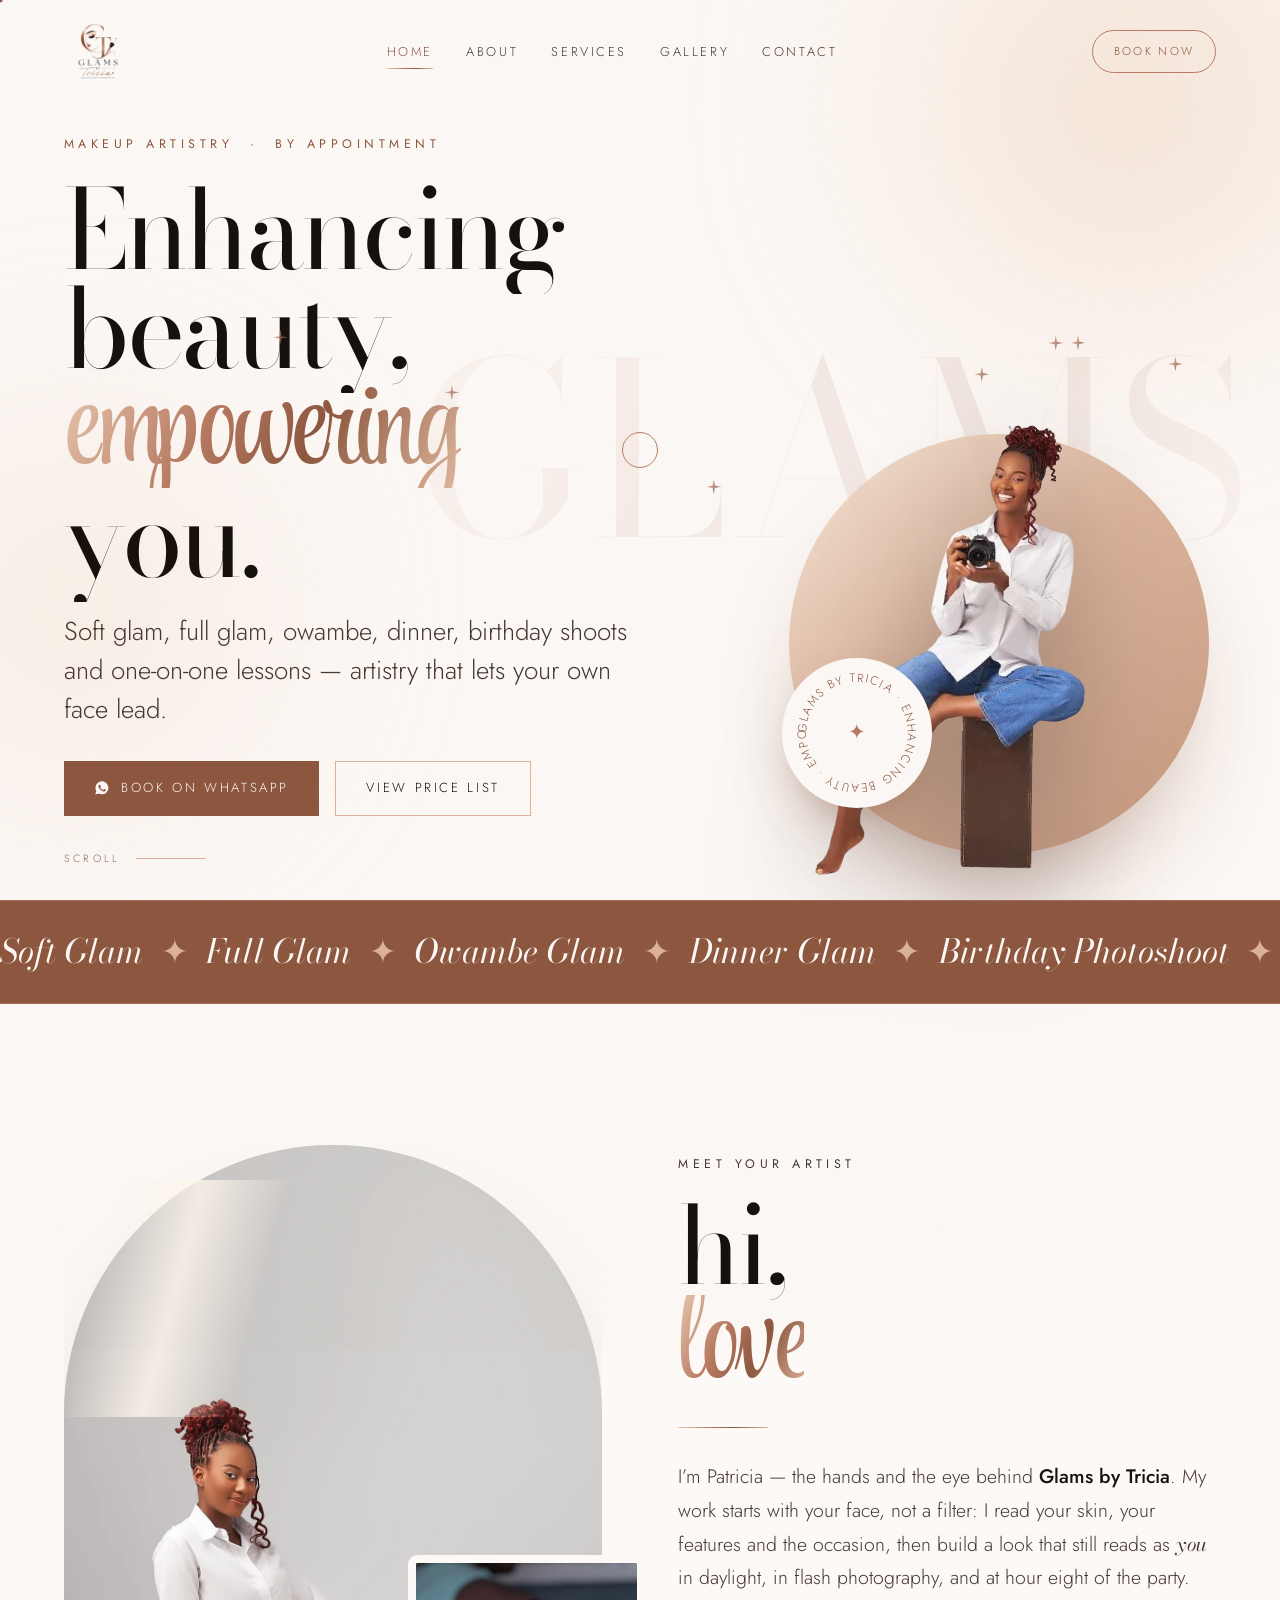
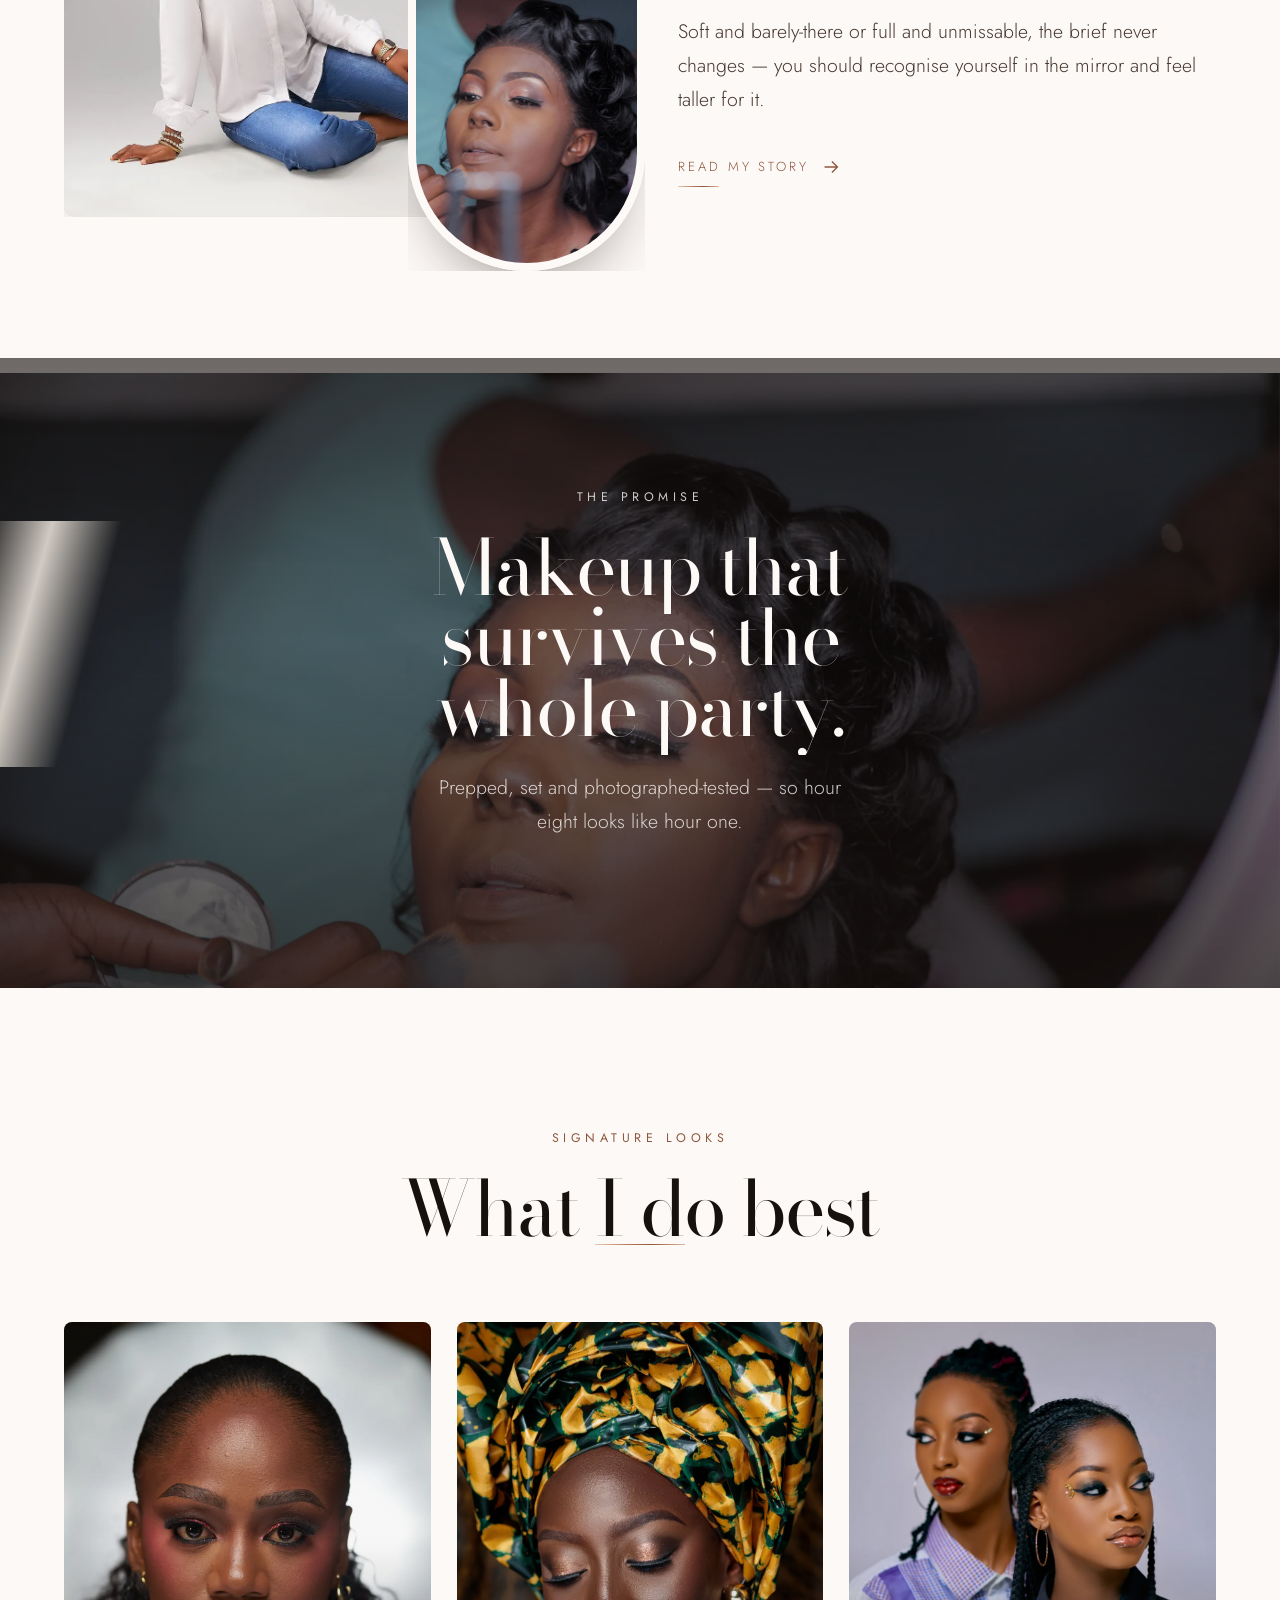
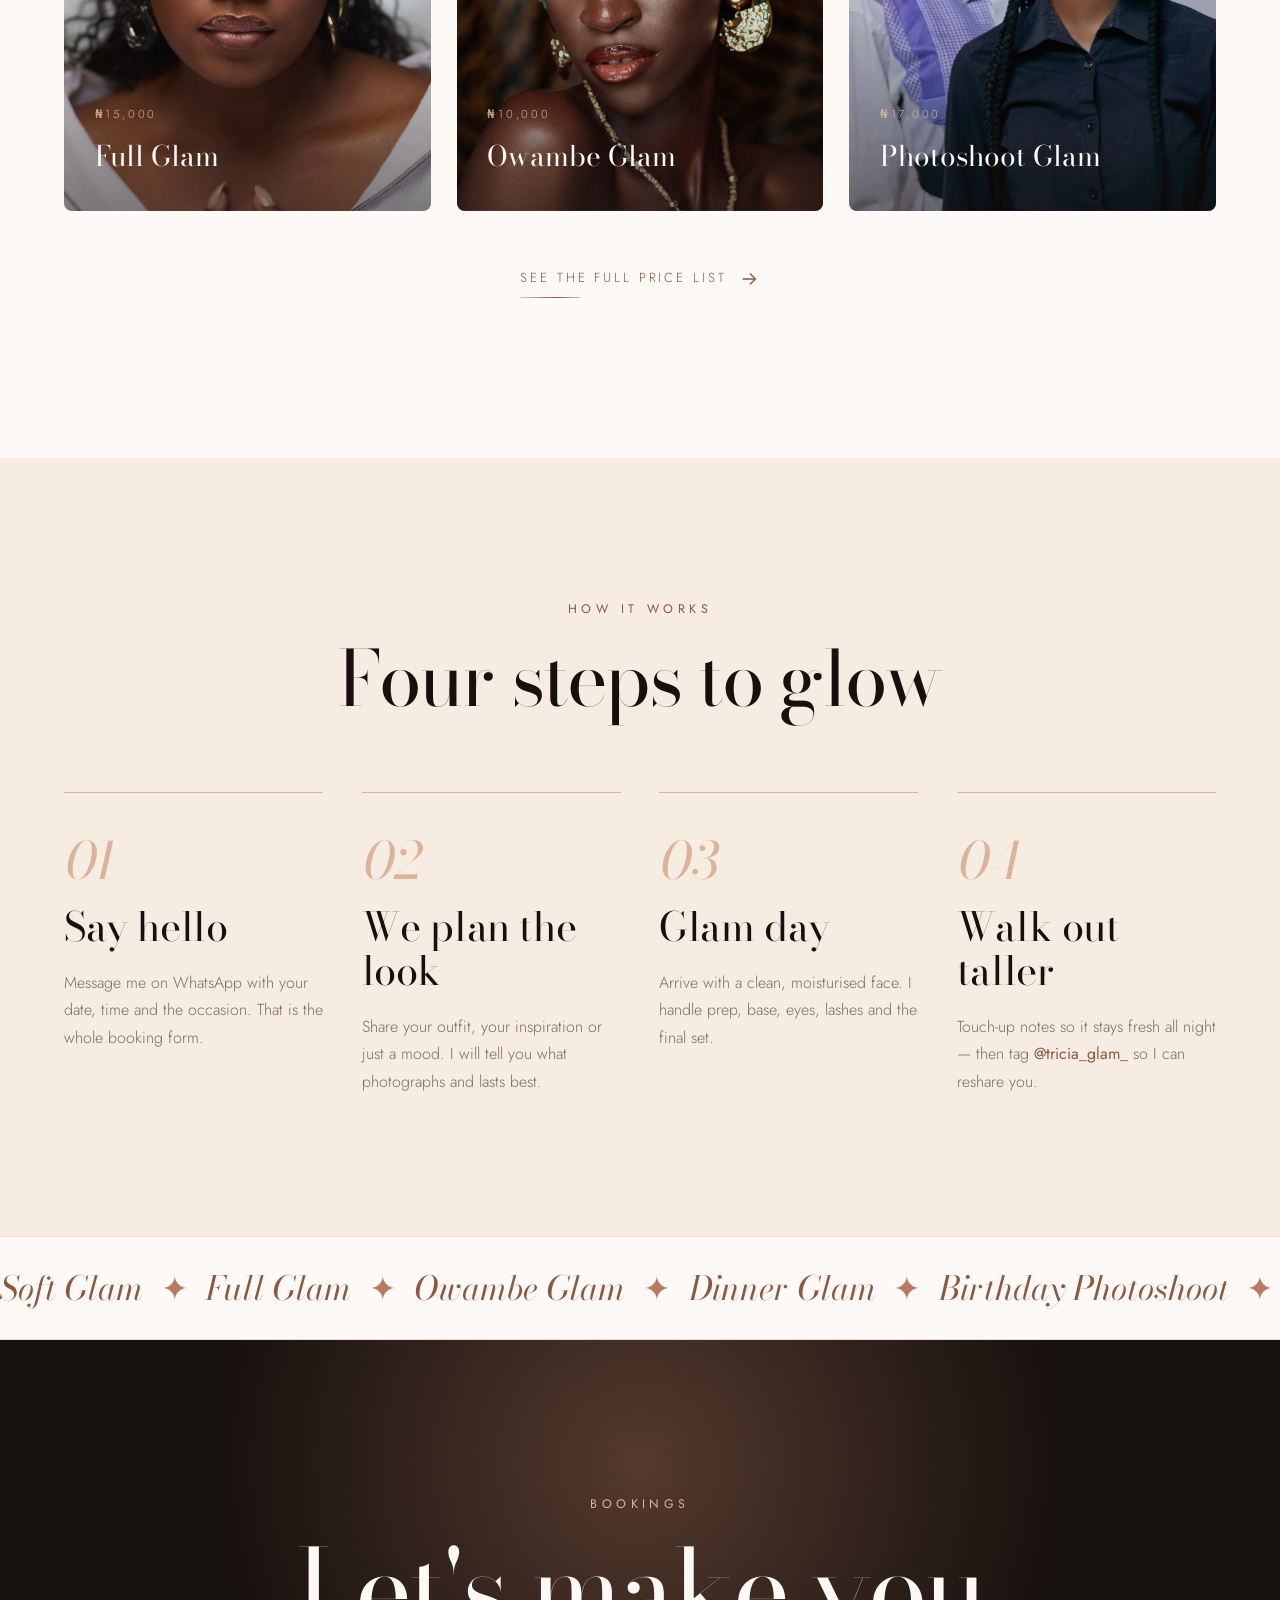
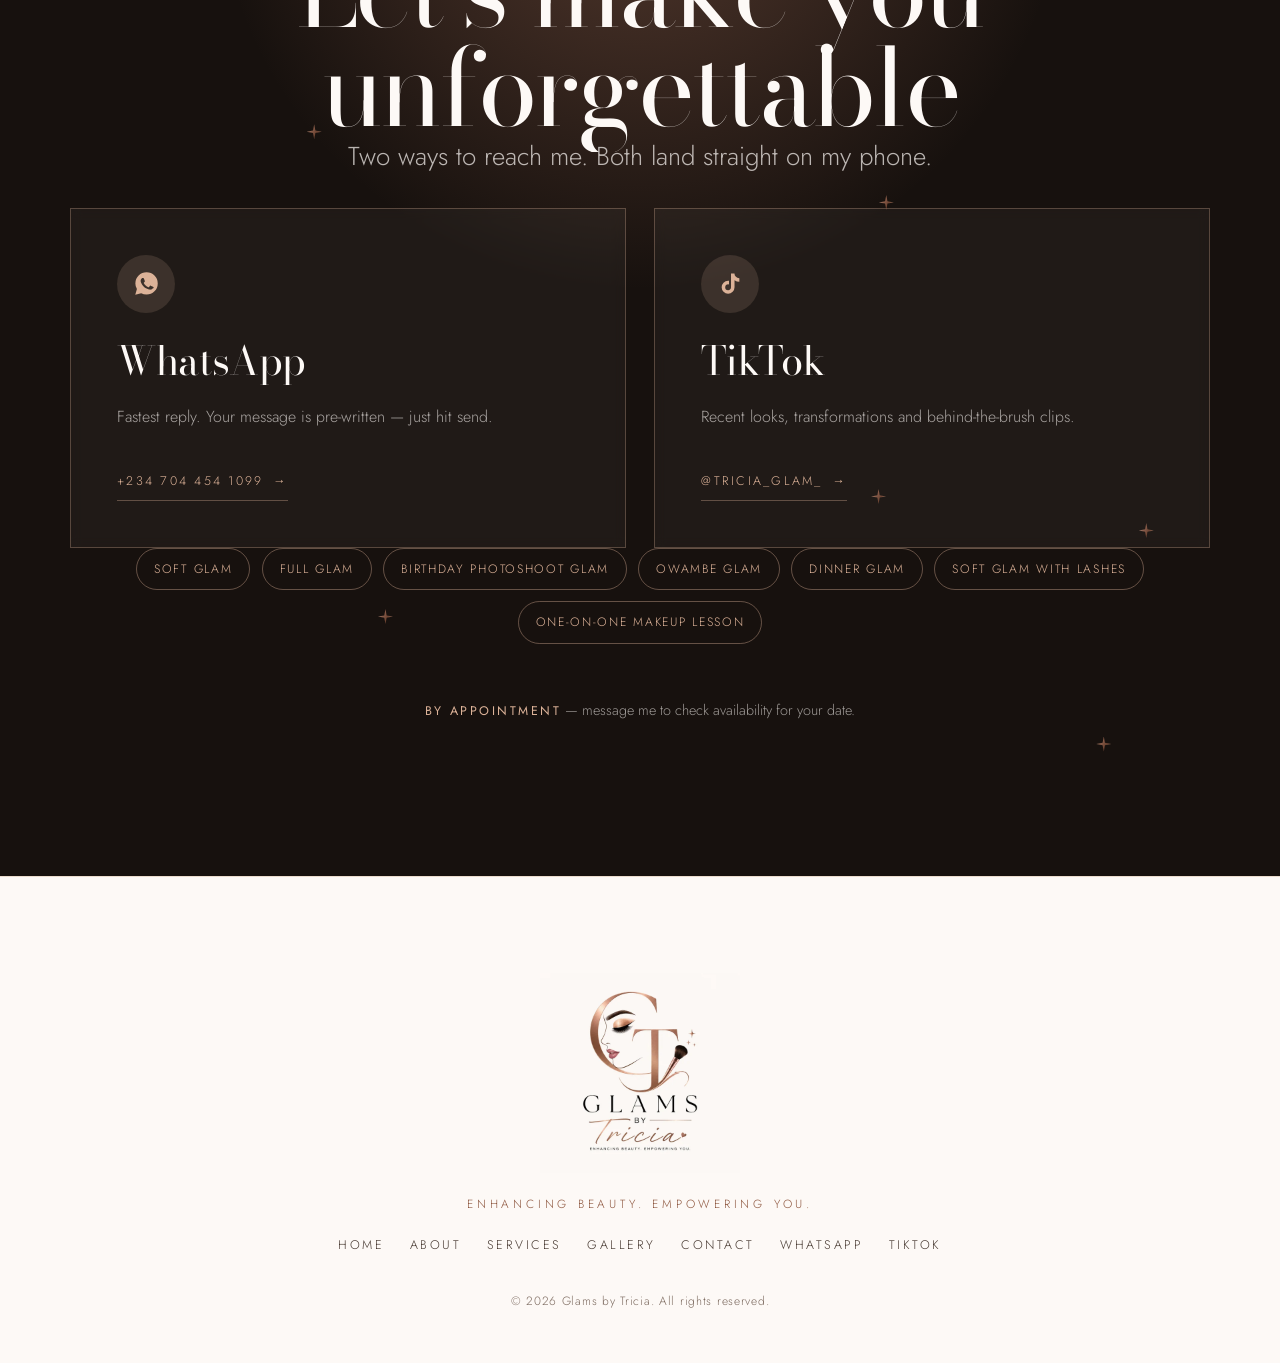
==== site/index.html @ 71016bc8 "Glams by Tricia website Five static pages — home, about, services, gallery, contact — built as plain" ====
<!DOCTYPE html>
<html lang="en">
<head>
<meta charset="UTF-8" />
<meta name="viewport" content="width=device-width, initial-scale=1" />
<title>Glams by Tricia — Enhancing Beauty. Empowering You.</title>
<meta name="description" content="Glams by Tricia — professional makeup artistry. Soft glam, full glam, owambe, birthday shoots, dinner glam and one-on-one lessons. Book instantly on WhatsApp." />
<meta name="theme-color" content="#fdf9f6" />

<meta property="og:type" content="website" />
<meta property="og:title" content="Glams by Tricia — Enhancing Beauty. Empowering You." />
<meta property="og:description" content="Glams by Tricia — professional makeup artistry. Soft glam, full glam, owambe, birthday shoots, dinner glam and one-on-one lessons. Book instantly on WhatsApp." />
<meta property="og:image" content="assets/img/logo.png" />

<link rel="icon" href="assets/img/logo-icon.png" />
<link rel="apple-touch-icon" href="assets/img/logo-icon.png" />

<link rel="preconnect" href="https://fonts.googleapis.com" />
<link rel="preconnect" href="https://fonts.gstatic.com" crossorigin />
<link href="https://fonts.googleapis.com/css2?family=Bodoni+Moda:ital,opsz,wght@0,6..96,400;1,6..96,400&family=Jost:wght@300;400;500&family=Style+Script&display=swap" rel="stylesheet" />
<link rel="stylesheet" href="styles.css" />
<script>document.documentElement.classList.add('js');</script>
</head>
<body data-page="home">

<div class="loader" id="loader" aria-hidden="true">
  <div class="loader__inner">
    <img src="assets/img/logo.webp" alt="" class="loader__logo" width="600" height="600" fetchpriority="high" />
    <div class="loader__bar"><span></span></div>
  </div>
</div>

<div class="curtain" id="curtain" aria-hidden="true"></div>
<div class="progress" id="progress" aria-hidden="true"></div>
<div class="cursor" id="cursor" aria-hidden="true"><span class="cursor__dot"></span><span class="cursor__ring"></span></div>
<div class="grain" aria-hidden="true"></div>
<div class="orb orb--1" aria-hidden="true"></div>
<div class="orb orb--2" aria-hidden="true"></div>

<header class="nav" id="nav">
  <a href="index.html" class="nav__brand" aria-label="Glams by Tricia — home">
    <img src="assets/img/logo.webp" alt="Glams by Tricia" width="600" height="600" />
  </a>

  <nav class="nav__links" aria-label="Primary">
    <a href="index.html" aria-current="page"><span>Home</span></a>
    <a href="about.html"><span>About</span></a>
    <a href="services.html"><span>Services</span></a>
    <a href="gallery.html"><span>Gallery</span></a>
    <a href="contact.html"><span>Contact</span></a>
  </nav>

  <a class="btn btn--pill nav__cta" href="https://wa.me/2347044541099?text=Hi%20Patricia%2C%20I%20will%20like%20to%20book%20your%20service" target="_blank" rel="noopener">Book Now</a>

  <button class="burger" id="burger" aria-label="Open menu" aria-expanded="false" aria-controls="mobileMenu">
    <span></span><span></span>
  </button>
</header>

<div class="menu" id="mobileMenu" aria-hidden="true">
  <nav class="menu__links" aria-label="Mobile">
    <a href="index.html"><em>01</em> Home</a>
    <a href="about.html"><em>02</em> About</a>
    <a href="services.html"><em>03</em> Services</a>
    <a href="gallery.html"><em>04</em> Gallery</a>
    <a href="contact.html"><em>05</em> Contact</a>
  </nav>
  <div class="menu__foot">
    <a href="https://wa.me/2347044541099?text=Hi%20Patricia%2C%20I%20will%20like%20to%20book%20your%20service" target="_blank" rel="noopener">WhatsApp</a>
    <a href="https://www.tiktok.com/@tricia_glam_?_r=1&amp;_t=ZS-99Aao37eI20" target="_blank" rel="noopener">TikTok</a>
  </div>
</div>

<main>

<section class="hero" data-sparkle="7">
  <span class="hero__ghost" aria-hidden="true">GLAMS</span>

  <div class="hero__type">
    <p class="eyebrow reveal">Makeup Artistry &nbsp;&#183;&nbsp; By Appointment</p>

    <h1 class="hero__title">
      <span class="split" data-split="Enhancing|beauty,">Enhancing beauty,</span>
      <span class="wsplit script" data-base="480">empowering</span>
      <span class="split" data-base="640">you.</span>
    </h1>

    <p class="lede hero__lede reveal" data-d="9">
      Soft glam, full glam, owambe, dinner, birthday shoots and one-on-one lessons &mdash;
      artistry that lets your own face lead.
    </p>

    <div class="hero__actions reveal" data-d="10">
      <a class="btn btn--solid" data-magnet href="https://wa.me/2347044541099?text=Hi%20Patricia%2C%20I%20will%20like%20to%20book%20your%20service" target="_blank" rel="noopener">
        <svg viewBox="0 0 24 24" aria-hidden="true" class="ico"><path fill="currentColor" d="M12.04 2A9.9 9.9 0 0 0 2.1 11.9a9.8 9.8 0 0 0 1.36 4.98L2 22l5.28-1.38a9.9 9.9 0 0 0 4.76 1.21h.01A9.9 9.9 0 0 0 22 11.93 9.9 9.9 0 0 0 12.04 2Zm5.8 14.06c-.24.68-1.42 1.32-1.95 1.36-.5.05-.98.23-3.3-.69-2.78-1.1-4.54-3.95-4.68-4.13-.13-.18-1.11-1.48-1.11-2.82 0-1.34.7-2 .95-2.27.25-.27.54-.34.72-.34h.52c.17 0 .4-.06.62.48.24.57.8 1.98.87 2.12.07.14.12.3.02.48-.1.18-.15.3-.29.46-.15.17-.31.38-.44.5-.15.15-.3.31-.13.6.17.3.75 1.24 1.62 2 1.11.99 2.05 1.3 2.34 1.45.29.15.46.13.63-.08.17-.2.72-.84.91-1.13.19-.29.38-.24.64-.14.26.1 1.66.79 1.95.93.28.14.47.21.54.33.07.12.07.7-.17 1.38Z"/></svg> Book on WhatsApp
      </a>
      <a class="btn btn--ghost" data-magnet href="services.html"><span>View price list</span></a>
    </div>
  </div>

  <div class="hero__visual">
    <span class="hero__disc" aria-hidden="true"></span>
    <img src="assets/img/cut-03.webp" alt="Patricia, the makeup artist behind Glams by Tricia" class="hero__cut" width="434" height="575" fetchpriority="high" />
    <div class="hero__badge" aria-hidden="true">
      <svg viewBox="0 0 100 100">
        <defs><path id="circ" d="M50,50 m-34,0 a34,34 0 1,1 68,0 a34,34 0 1,1 -68,0"/></defs>
        <text><textPath href="#circ">GLAMS BY TRICIA &#183; ENHANCING BEAUTY &#183; EMPOWERING YOU &#183; </textPath></text>
      </svg>
      <i>&#10022;</i>
    </div>
  </div>

  <a href="#intro" class="scroller" aria-label="Scroll down"><span>Scroll</span><i></i></a>
</section>

<div class="marquee" aria-hidden="true">
  <div class="marquee__track"><span>Soft Glam <b>&#10022;</b> Full Glam <b>&#10022;</b> Owambe Glam <b>&#10022;</b> Dinner Glam <b>&#10022;</b> Birthday Photoshoot <b>&#10022;</b> Lashes <b>&#10022;</b> One-on-One Lessons <b>&#10022;</b> </span><span>Soft Glam <b>&#10022;</b> Full Glam <b>&#10022;</b> Owambe Glam <b>&#10022;</b> Dinner Glam <b>&#10022;</b> Birthday Photoshoot <b>&#10022;</b> Lashes <b>&#10022;</b> One-on-One Lessons <b>&#10022;</b> </span></div>
</div>

<section class="sec" id="intro">
  <div class="feature">
    <div class="feature__media">
      <div class="feature__frame mask zoom">
        <img src="assets/img/tricia-02.webp" alt="Patricia in the studio" data-parallax="0.05" data-scale="1.12" width="1170" height="1552" loading="lazy" decoding="async" />
      </div>
      <div class="feature__inset mask" data-d="2">
        <img src="assets/img/bg-bridal.webp" alt="A soft bridal glam being finished" width="1800" height="1200" loading="lazy" decoding="async" />
      </div>
    </div>

    <div class="feature__body">
      <p class="eyebrow reveal">Meet your artist</p>
      <h2 class="display h1 shimmer" style="margin:0 0 .25em">
        <span class="split" data-split="hi,">hi,</span>
        <span class="wsplit script" data-base="300">love</span>
      </h2>
      <span class="rule"></span>
      <p class="reveal" data-d="1">
        I&rsquo;m Patricia &mdash; the hands and the eye behind <strong>Glams by Tricia</strong>. My work starts
        with your face, not a filter: I read your skin, your features and the occasion, then build a look
        that still reads as <em>you</em> in daylight, in flash photography, and at hour eight of the party.
      </p>
      <p class="reveal" data-d="2">
        Soft and barely-there or full and unmissable, the brief never changes &mdash; you should recognise
        yourself in the mirror and feel taller for it.
      </p>
      <p class="reveal" data-d="3" style="margin-top:2rem">
        <a class="tlink" href="about.html">Read my story <svg viewBox="0 0 24 24" aria-hidden="true"><path fill="none" stroke="currentColor" stroke-width="1.5" d="M5 12h14m-6-6 6 6-6 6"/></svg></a>
      </p>
    </div>
  </div>
</section>

<section class="band">
  <div class="band__bg" data-parallax="-0.12" style="background-image:url('assets/img/bg-bridal.webp')"></div>
  <div class="band__inner band__inner--wide">
    <p class="eyebrow eyebrow--light reveal">The promise</p>
    <h2 class="display h2 split shimmer" data-split="Makeup that|survives the|whole party.">Makeup that survives the whole party.</h2>
    <p class="reveal" data-d="6">Prepped, set and photographed-tested &mdash; so hour eight looks like hour one.</p>
  </div>
</section>

<section class="sec">
  <div class="sec-head sec-head--center">
    <p class="eyebrow reveal">Signature looks</p>
    <h2 class="display h2 split shimmer" data-split="What I do best">What I do best</h2>
    <span class="rule"></span>
  </div>

  <div class="looks">
    <a class="look mask" href="services.html">
      <img src="assets/img/look-full-glam.webp" alt="A bold full glam look" width="1100" height="1650" loading="lazy" decoding="async" />
      <span class="look__cap"><i>&#8358;15,000</i><span>Full Glam</span><em>Sculpted, dramatic and built for the camera.</em></span>
    </a>
    <a class="look mask" data-d="1" href="services.html">
      <img src="assets/img/look-owambe.webp" alt="An owambe look with gele and gold jewellery" width="1100" height="1956" loading="lazy" decoding="async" />
      <span class="look__cap"><i>&#8358;10,000</i><span>Owambe Glam</span><em>Gele-ready and set to last all celebration.</em></span>
    </a>
    <a class="look mask" data-d="2" href="services.html">
      <img src="assets/img/look-editorial.webp" alt="An editorial photoshoot look" width="1200" height="1500" loading="lazy" decoding="async" />
      <span class="look__cap"><i>&#8358;17,000</i><span>Photoshoot Glam</span><em>Flash-tested, shine-controlled, studio ready.</em></span>
    </a>
  </div>

  <p style="text-align:center;margin-top:3rem" class="reveal">
    <a class="tlink" href="services.html">See the full price list <svg viewBox="0 0 24 24" aria-hidden="true"><path fill="none" stroke="currentColor" stroke-width="1.5" d="M5 12h14m-6-6 6 6-6 6"/></svg></a>
  </p>
</section>

<section class="sec" style="background:var(--cream-2)">
  <div class="sec-head sec-head--center">
    <p class="eyebrow reveal">How it works</p>
    <h2 class="display h2 split shimmer" data-split="Four steps to glow">Four steps to glow</h2>
  </div>

  <div class="steps">
    <article class="step reveal"><span class="step__no">01</span><h3 class="h3">Say hello</h3>
      <p>Message me on WhatsApp with your date, time and the occasion. That is the whole booking form.</p></article>
    <article class="step reveal" data-d="1"><span class="step__no">02</span><h3 class="h3">We plan the look</h3>
      <p>Share your outfit, your inspiration or just a mood. I will tell you what photographs and lasts best.</p></article>
    <article class="step reveal" data-d="2"><span class="step__no">03</span><h3 class="h3">Glam day</h3>
      <p>Arrive with a clean, moisturised face. I handle prep, base, eyes, lashes and the final set.</p></article>
    <article class="step reveal" data-d="3"><span class="step__no">04</span><h3 class="h3">Walk out taller</h3>
      <p>Touch-up notes so it stays fresh all night &mdash; then tag <b>@tricia_glam_</b> so I can reshare you.</p></article>
  </div>
</section>

<div class="marquee marquee--light marquee--rev" aria-hidden="true">
  <div class="marquee__track"><span>Soft Glam <b>&#10022;</b> Full Glam <b>&#10022;</b> Owambe Glam <b>&#10022;</b> Dinner Glam <b>&#10022;</b> Birthday Photoshoot <b>&#10022;</b> Lashes <b>&#10022;</b> One-on-One Lessons <b>&#10022;</b> </span><span>Soft Glam <b>&#10022;</b> Full Glam <b>&#10022;</b> Owambe Glam <b>&#10022;</b> Dinner Glam <b>&#10022;</b> Birthday Photoshoot <b>&#10022;</b> Lashes <b>&#10022;</b> One-on-One Lessons <b>&#10022;</b> </span></div>
</div>

<section class="book" id="book" data-sparkle="6">
  <div class="book__inner">
    <p class="eyebrow eyebrow--light reveal">Bookings</p>
    <h2 class="display h1 split shimmer" data-split="Let&#39;s make you|unforgettable" data-d="1">Let's make you unforgettable</h2>
    <p class="lede reveal" data-d="3" style="color:rgba(253,249,246,.7);max-width:46ch;margin-inline:auto">Two ways to reach me. Both land straight on my phone.</p>

    <div class="book__cards">
      <a class="card reveal" data-d="4" href="https://wa.me/2347044541099?text=Hi%20Patricia%2C%20I%20will%20like%20to%20book%20your%20service" target="_blank" rel="noopener">
        <span class="card__ico"><svg viewBox="0 0 24 24" aria-hidden="true"><path fill="currentColor" d="M12.04 2A9.9 9.9 0 0 0 2.1 11.9a9.8 9.8 0 0 0 1.36 4.98L2 22l5.28-1.38a9.9 9.9 0 0 0 4.76 1.21h.01A9.9 9.9 0 0 0 22 11.93 9.9 9.9 0 0 0 12.04 2Zm5.8 14.06c-.24.68-1.42 1.32-1.95 1.36-.5.05-.98.23-3.3-.69-2.78-1.1-4.54-3.95-4.68-4.13-.13-.18-1.11-1.48-1.11-2.82 0-1.34.7-2 .95-2.27.25-.27.54-.34.72-.34h.52c.17 0 .4-.06.62.48.24.57.8 1.98.87 2.12.07.14.12.3.02.48-.1.18-.15.3-.29.46-.15.17-.31.38-.44.5-.15.15-.3.31-.13.6.17.3.75 1.24 1.62 2 1.11.99 2.05 1.3 2.34 1.45.29.15.46.13.63-.08.17-.2.72-.84.91-1.13.19-.29.38-.24.64-.14.26.1 1.66.79 1.95.93.28.14.47.21.54.33.07.12.07.7-.17 1.38Z"/></svg></span>
        <h3 class="h3">WhatsApp</h3>
        <p>Fastest reply. Your message is pre-written — just hit send.</p>
        <span class="card__link">+234 704 454 1099 <i>&#8594;</i></span>
      </a>

      <a class="card reveal" data-d="5" href="https://www.tiktok.com/@tricia_glam_?_r=1&amp;_t=ZS-99Aao37eI20" target="_blank" rel="noopener">
        <span class="card__ico"><svg viewBox="0 0 24 24" aria-hidden="true"><path fill="currentColor" d="M16.6 5.82A4.28 4.28 0 0 1 15.54 3h-3.09v12.4a2.59 2.59 0 0 1-2.59 2.5A2.59 2.59 0 0 1 7.27 15.3a2.59 2.59 0 0 1 3.4-2.45v-3.2a5.72 5.72 0 0 0-.81-.06A5.73 5.73 0 0 0 4.13 15.3 5.73 5.73 0 0 0 9.86 21a5.73 5.73 0 0 0 5.73-5.7V9.01a7.35 7.35 0 0 0 4.28 1.37V7.3a4.29 4.29 0 0 1-3.27-1.48Z"/></svg></span>
        <h3 class="h3">TikTok</h3>
        <p>Recent looks, transformations and behind-the-brush clips.</p>
        <span class="card__link">@tricia_glam_ <i>&#8594;</i></span>
      </a>
    </div>
    <div class="chips reveal" data-d="6">
      <a href="https://wa.me/2347044541099?text=Hi%20Patricia%2C%20I%20will%20like%20to%20book%20the%20Soft%20Glam%20service" target="_blank" rel="noopener">Soft Glam</a>
      <a href="https://wa.me/2347044541099?text=Hi%20Patricia%2C%20I%20will%20like%20to%20book%20the%20Full%20Glam%20service" target="_blank" rel="noopener">Full Glam</a>
      <a href="https://wa.me/2347044541099?text=Hi%20Patricia%2C%20I%20will%20like%20to%20book%20the%20Birthday%20Photo%20Shoot%20Glam%20service" target="_blank" rel="noopener">Birthday Photoshoot Glam</a>
      <a href="https://wa.me/2347044541099?text=Hi%20Patricia%2C%20I%20will%20like%20to%20book%20the%20Owambe%20Glam%20service" target="_blank" rel="noopener">Owambe Glam</a>
      <a href="https://wa.me/2347044541099?text=Hi%20Patricia%2C%20I%20will%20like%20to%20book%20the%20Dinner%20Glam%20service" target="_blank" rel="noopener">Dinner Glam</a>
      <a href="https://wa.me/2347044541099?text=Hi%20Patricia%2C%20I%20will%20like%20to%20book%20the%20Soft%20Glam%20with%20Lashes%20service" target="_blank" rel="noopener">Soft Glam with Lashes</a>
      <a href="https://wa.me/2347044541099?text=Hi%20Patricia%2C%20I%20will%20like%20to%20book%20the%20One-on-One%20Makeup%20Lesson" target="_blank" rel="noopener">One-on-One Makeup Lesson</a>
    </div>

    <p class="book__note reveal" data-d="7"><b>By appointment</b> &mdash; message me to check availability for your date.</p>
  </div>
</section>

</main>

<footer class="foot">
  <img src="assets/img/logo.webp" alt="Glams by Tricia" class="foot__logo reveal" width="600" height="600" loading="lazy" decoding="async" />
  <p class="foot__tag reveal" data-d="1">Enhancing Beauty. Empowering You.</p>
  <nav class="foot__nav reveal" data-d="2" aria-label="Footer">
    <a href="index.html">Home</a>
    <a href="about.html">About</a>
    <a href="services.html">Services</a>
    <a href="gallery.html">Gallery</a>
    <a href="contact.html">Contact</a>
    <a href="https://wa.me/2347044541099?text=Hi%20Patricia%2C%20I%20will%20like%20to%20book%20your%20service" target="_blank" rel="noopener">WhatsApp</a>
    <a href="https://www.tiktok.com/@tricia_glam_?_r=1&amp;_t=ZS-99Aao37eI20" target="_blank" rel="noopener">TikTok</a>
  </nav>
  <p class="foot__copy reveal" data-d="3">&copy; <span class="yr">2026</span> Glams by Tricia. All rights reserved.</p>
</footer>

<a class="fab" id="fab" href="https://wa.me/2347044541099?text=Hi%20Patricia%2C%20I%20will%20like%20to%20book%20your%20service" target="_blank" rel="noopener" aria-label="Book on WhatsApp">
  <svg viewBox="0 0 24 24" aria-hidden="true"><path fill="currentColor" d="M12.04 2A9.9 9.9 0 0 0 2.1 11.9a9.8 9.8 0 0 0 1.36 4.98L2 22l5.28-1.38a9.9 9.9 0 0 0 4.76 1.21h.01A9.9 9.9 0 0 0 22 11.93 9.9 9.9 0 0 0 12.04 2Zm5.8 14.06c-.24.68-1.42 1.32-1.95 1.36-.5.05-.98.23-3.3-.69-2.78-1.1-4.54-3.95-4.68-4.13-.13-.18-1.11-1.48-1.11-2.82 0-1.34.7-2 .95-2.27.25-.27.54-.34.72-.34h.52c.17 0 .4-.06.62.48.24.57.8 1.98.87 2.12.07.14.12.3.02.48-.1.18-.15.3-.29.46-.15.17-.31.38-.44.5-.15.15-.3.31-.13.6.17.3.75 1.24 1.62 2 1.11.99 2.05 1.3 2.34 1.45.29.15.46.13.63-.08.17-.2.72-.84.91-1.13.19-.29.38-.24.64-.14.26.1 1.66.79 1.95.93.28.14.47.21.54.33.07.12.07.7-.17 1.38Z"/></svg><span>Book now</span>
</a>

<script src="script.js"></script>
</body>
</html>
---- site/styles.css ----
/* ============================================================
   GLAMS BY TRICIA
   Editorial luxury — rose gold on porcelain, drawn from the logo
   ============================================================ */

:root{
  --cream:      #fdf9f6;
  --cream-2:    #f6ece2;
  --cream-3:    #ebdccd;
  --ink:        #17110e;
  --ink-2:      #463830;
  --ink-soft:   #7d6b60;

  --rose:       #b87b62;
  --rose-lt:    #dcb298;
  --rose-pale:  #f2e0d1;
  --rose-dk:    #8e573f;

  --gold: linear-gradient(118deg,#e9c9b1 0%,#b87b62 36%,#8e573f 62%,#e0b99f 100%);
  --gold-soft: linear-gradient(140deg,#f4e3d4,#dcb298 45%,#c08e73);

  --display:'Bodoni Moda','Times New Roman',serif;
  --body:'Jost','Helvetica Neue',sans-serif;
  --script:'Style Script',cursive;

  /* type scale — deliberately large */
  --fs-hero:clamp(3.1rem,8.6vw,8.6rem);
  --fs-h1:  clamp(2.9rem,8.4vw,7.4rem);
  --fs-h2:  clamp(2.3rem,6vw,5.1rem);
  --fs-h3:  clamp(1.45rem,1rem + 2vw,2.5rem);
  --fs-lede:clamp(1.18rem,1.02rem + .75vw,1.62rem);
  --fs-body:clamp(1.06rem,1rem + .32vw,1.22rem);
  --fs-eyebrow:clamp(.72rem,.68rem + .12vw,.84rem);

  --gut:clamp(1.4rem,5vw,6rem);
  --max:1560px;

  --ease:cubic-bezier(.22,1,.36,1);
  --ease-io:cubic-bezier(.65,0,.2,1);
}

*,*::before,*::after{ box-sizing:border-box; }

html{ scroll-behavior:smooth; -webkit-text-size-adjust:100%; }

body{
  margin:0;
  background:var(--cream);
  color:var(--ink);
  font-family:var(--body);
  font-weight:300;
  font-size:var(--fs-body);
  line-height:1.72;
  overflow-x:hidden;
}

img{ max-width:100%; display:block; height:auto; }
a{ color:inherit; text-decoration:none; }
ol,ul{ margin:0; padding:0; list-style:none; }
::selection{ background:var(--rose); color:var(--cream); }

::-webkit-scrollbar{ width:10px; }
::-webkit-scrollbar-track{ background:var(--cream-2); }
::-webkit-scrollbar-thumb{ background:var(--rose-lt); border-radius:10px; }
::-webkit-scrollbar-thumb:hover{ background:var(--rose); }

.wrap{ max-width:var(--max); margin-inline:auto; padding-inline:var(--gut); }
.sr-only{
  position:absolute; width:1px; height:1px; padding:0; margin:-1px;
  overflow:hidden; clip:rect(0 0 0 0); white-space:nowrap; border:0;
}

/* ============================================================
   TYPE
   ============================================================ */
.display{ font-family:var(--display); font-weight:400; line-height:.92; letter-spacing:-.025em; margin:0; }
.h1{ font-size:var(--fs-h1); }
.h2{ font-size:var(--fs-h2); }
.h3{
  font-family:var(--display); font-weight:400; font-size:var(--fs-h3);
  line-height:1.1; letter-spacing:-.01em; margin:0 0 .5em;
}
.script{
  font-family:var(--script); font-weight:400; font-size:1.14em; line-height:.86;
  background:var(--gold); -webkit-background-clip:text; background-clip:text;
  color:transparent; padding-right:.09em;
}
.eyebrow{
  font-size:var(--fs-eyebrow); letter-spacing:.36em; text-transform:uppercase;
  color:var(--rose-dk); margin:0 0 1.5rem; font-weight:400;
}
.eyebrow--light{ color:var(--rose-lt); }
.lede{ font-size:var(--fs-lede); line-height:1.5; color:var(--ink-2); margin:0 0 2rem; }
.rule{ display:block; width:90px; height:1px; background:var(--gold); margin:0 0 2rem; transform-origin:left; }
.rule.is-in{ animation:ruleIn 1s var(--ease) .15s both; }
@keyframes ruleIn{ from{ transform:scaleX(0); } to{ transform:scaleX(1); } }
.signature{
  font-family:var(--script); font-size:clamp(2.8rem,5vw,4.4rem); line-height:1;
  background:var(--gold); -webkit-background-clip:text; background-clip:text;
  color:transparent; margin:2rem 0 0;
}

/* ============================================================
   SPLIT-TEXT ANIMATION
   ============================================================ */
.split{ display:block; }
.split .ln{ display:block; overflow:hidden; padding-bottom:.14em; margin-bottom:-.14em; }
.split .ch{ display:inline-block; white-space:pre; transform:translateY(112%) rotate(6deg); opacity:0; }
.split.is-in .ch{
  animation:charUp .95s var(--ease) both;
  animation-delay:calc(var(--i,0) * 26ms + var(--base,0ms));
}
@keyframes charUp{
  from{ transform:translateY(112%) rotate(6deg); opacity:0; }
  to  { transform:translateY(0) rotate(0); opacity:1; }
}
html:not(.js) .split .ch{ transform:none; opacity:1; }

/* words rise as blocks — for sub-heads */
.wsplit{ display:block; }
.wsplit .wd{ display:inline-block; overflow:hidden; vertical-align:bottom; padding-bottom:.12em; margin-bottom:-.12em; }
/* background-clip:text clips a background to the element's OWN glyphs, so once
   the words move into child spans the gradient has to move with them */
.wsplit.script .wd > span,.split.script .ch{
  background:var(--gold); -webkit-background-clip:text; background-clip:text; color:transparent;
}
.wsplit .wd > span{ display:inline-block; transform:translateY(105%); }
.wsplit.is-in .wd > span{ animation:wordUp .85s var(--ease) both; animation-delay:calc(var(--i,0) * 55ms + var(--base,0ms)); }
@keyframes wordUp{ from{ transform:translateY(105%); } to{ transform:none; } }
html:not(.js) .wsplit .wd > span{ transform:none; }

/* a light sweeps across display text as it lands */
.shimmer{ position:relative; }
.shimmer.is-in::after{
  content:''; position:absolute; inset:-.15em -.5em;
  background:linear-gradient(105deg,transparent 38%,rgba(255,246,236,.8) 50%,transparent 62%);
  transform:translateX(-120%); animation:sweep 1.6s var(--ease-io) .6s; pointer-events:none;
}
@keyframes sweep{ to{ transform:translateX(120%); } }

/* ============================================================
   ATMOSPHERE
   ============================================================ */
.grain{
  position:fixed; inset:-50%; z-index:3; pointer-events:none;
  opacity:.05; mix-blend-mode:multiply;
  background-image:url("data:image/svg+xml,%3Csvg xmlns='http://www.w3.org/2000/svg' width='220' height='220'%3E%3Cfilter id='n'%3E%3CfeTurbulence type='fractalNoise' baseFrequency='.85' numOctaves='3'/%3E%3C/filter%3E%3Crect width='100%25' height='100%25' filter='url(%23n)'/%3E%3C/svg%3E");
  animation:grainShift 7s steps(6) infinite;
}
@keyframes grainShift{
  0%{transform:translate(0,0)}20%{transform:translate(-4%,3%)}
  40%{transform:translate(3%,-2%)}60%{transform:translate(-2%,-4%)}
  80%{transform:translate(4%,2%)}100%{transform:translate(0,0)}
}

.orb{ position:fixed; border-radius:50%; pointer-events:none; z-index:0; filter:blur(95px); opacity:.55; }
.orb--1{
  width:48vw; height:48vw; top:-16vw; right:-12vw;
  background:radial-gradient(circle,#eec9ae 0%,rgba(238,201,174,0) 70%);
  animation:float1 24s ease-in-out infinite;
}
.orb--2{
  width:40vw; height:40vw; bottom:4vh; left:-14vw;
  background:radial-gradient(circle,#f4ddcb 0%,rgba(244,221,203,0) 70%);
  animation:float2 30s ease-in-out infinite;
}
@keyframes float1{0%,100%{transform:translate(0,0) scale(1)}50%{transform:translate(-6%,7%) scale(1.14)}}
@keyframes float2{0%,100%{transform:translate(0,0) scale(1)}50%{transform:translate(8%,-6%) scale(1.12)}}

.spark{
  position:absolute; width:15px; height:15px; pointer-events:none; z-index:3;
  background:var(--gold); opacity:.7;
  clip-path:polygon(50% 0,58% 42%,100% 50%,58% 58%,50% 100%,42% 58%,0 50%,42% 42%);
  animation:sparkle 5s ease-in-out infinite;
}
@keyframes sparkle{
  0%,100%{ transform:scale(.45) rotate(0); opacity:.2; }
  50%{ transform:scale(1) rotate(90deg); opacity:.85; }
}

/* ============================================================
   PRELOADER + PAGE CURTAIN + PROGRESS
   ============================================================ */
.loader{
  position:fixed; inset:0; z-index:9999; background:var(--cream);
  display:grid; place-items:center; transition:opacity .8s var(--ease),visibility .8s;
}
.loader.is-done{ opacity:0; visibility:hidden; }
.loader__inner{ display:grid; justify-items:center; gap:2.2rem; }
.loader__logo{ width:clamp(160px,27vw,250px); animation:loaderPop 1.5s var(--ease) both; }
@keyframes loaderPop{
  0%{ opacity:0; transform:scale(.85); filter:blur(12px); }
  100%{ opacity:1; transform:scale(1); filter:blur(0); }
}
.loader__bar{ width:min(250px,54vw); height:1px; background:var(--cream-3); overflow:hidden; }
.loader__bar span{
  display:block; height:100%; background:var(--gold);
  transform:scaleX(0); transform-origin:left; animation:loaderBar 1.6s var(--ease-io) .25s forwards;
}
@keyframes loaderBar{ to{ transform:scaleX(1); } }

.curtain{
  position:fixed; inset:0; z-index:9990; pointer-events:none;
  background:var(--gold); transform:scaleY(0); transform-origin:bottom;
}
.curtain.is-out{ animation:curtainOut .8s var(--ease-io) forwards; }
@keyframes curtainOut{ from{ transform:scaleY(0); } to{ transform:scaleY(1); } }

.progress{
  position:fixed; top:0; left:0; height:2px; width:100%; z-index:250;
  background:var(--gold); transform:scaleX(0); transform-origin:left;
}

/* ============================================================
   CURSOR
   ============================================================ */
.cursor{ position:fixed; inset:0; z-index:9998; pointer-events:none; display:none; }
.cursor__dot,.cursor__ring{ position:absolute; top:0; left:0; border-radius:50%; transform:translate(-50%,-50%); }
.cursor__dot{ width:5px; height:5px; background:var(--rose-dk); }
.cursor__ring{
  width:36px; height:36px; border:1px solid var(--rose);
  transition:width .35s var(--ease),height .35s var(--ease),background-color .35s var(--ease);
}
.cursor.is-hot .cursor__ring{ width:64px; height:64px; background:rgba(184,123,98,.14); }
@media (hover:hover) and (pointer:fine){ .cursor{ display:block; } }

/* ============================================================
   NAV
   ============================================================ */
.nav{
  position:fixed; top:0; left:0; right:0; z-index:200;
  display:flex; align-items:center; justify-content:space-between; gap:2rem;
  padding:1.1rem var(--gut);
  transition:background-color .5s var(--ease),backdrop-filter .5s,
             box-shadow .5s var(--ease),padding .5s var(--ease);
  animation:navIn 1s var(--ease) 1.4s both;
}
@keyframes navIn{ from{ opacity:0; transform:translateY(-100%); } to{ opacity:1; transform:none; } }
.nav.is-stuck{
  background:rgba(253,249,246,.84);
  backdrop-filter:blur(18px) saturate(1.25);
  -webkit-backdrop-filter:blur(18px) saturate(1.25);
  box-shadow:0 1px 0 rgba(184,123,98,.2),0 16px 44px -30px rgba(23,17,14,.45);
  padding-top:.55rem; padding-bottom:.55rem;
}
.nav__brand img{
  height:clamp(48px,5.6vw,68px); width:auto; mix-blend-mode:multiply;
  transition:transform .5s var(--ease),height .5s var(--ease);
}
.nav.is-stuck .nav__brand img{ height:clamp(40px,4.4vw,50px); }
.nav__brand:hover img{ transform:scale(1.06) rotate(-2deg); }

.nav__links{ display:flex; gap:clamp(1.2rem,2.6vw,2.8rem); }
.nav__links a{
  font-size:.8rem; letter-spacing:.2em; text-transform:uppercase;
  color:var(--ink-2); position:relative; padding:.4rem 0; display:block; overflow:hidden;
}
.nav__links a span{ display:block; transition:transform .45s var(--ease); }
.nav__links a::after{
  content:''; position:absolute; left:0; bottom:0; height:1px; width:100%;
  background:var(--gold); transform:scaleX(0); transform-origin:right;
  transition:transform .5s var(--ease);
}
.nav__links a:hover::after,.nav__links a[aria-current="page"]::after{ transform:scaleX(1); transform-origin:left; }
.nav__links a:hover span{ transform:translateY(-3px); }
.nav__links a[aria-current="page"]{ color:var(--rose-dk); }
@media (max-width:940px){ .nav__links{ display:none; } }

/* ============================================================
   BUTTONS
   ============================================================ */
.btn{
  position:relative; display:inline-flex; align-items:center; justify-content:center; gap:.7rem;
  font-family:var(--body); font-size:.82rem; letter-spacing:.2em; text-transform:uppercase;
  padding:1.15em 2.3em; border:0; cursor:pointer; overflow:hidden; isolation:isolate;
  transition:color .45s var(--ease),box-shadow .45s var(--ease);
}
.btn .ico{ width:1.2em; height:1.2em; flex:none; }
.btn--solid{ color:var(--cream); background:var(--rose-dk); }
.btn--solid::before{
  content:''; position:absolute; inset:0; z-index:-1; background:var(--gold);
  transform:translateY(101%); transition:transform .55s var(--ease);
}
.btn--solid:hover::before{ transform:translateY(0); }
.btn--solid:hover{ box-shadow:0 22px 40px -20px rgba(142,87,63,.8); }

.btn--ghost{ color:var(--ink); border:1px solid var(--rose-lt); background:transparent; }
.btn--ghost::before{
  content:''; position:absolute; inset:0; z-index:-1; background:var(--rose-pale);
  transform:scaleX(0); transform-origin:right; transition:transform .5s var(--ease);
}
.btn--ghost:hover::before{ transform:scaleX(1); transform-origin:left; }
.btn--ghost:hover{ color:var(--rose-dk); }

.btn--light{ color:var(--ink); background:var(--cream); }
.btn--light::before{
  content:''; position:absolute; inset:0; z-index:-1; background:var(--gold);
  transform:translateY(101%); transition:transform .55s var(--ease);
}
.btn--light:hover::before{ transform:translateY(0); }

.btn--pill{
  border-radius:999px; padding:.9em 1.8em; font-size:.72rem;
  color:var(--rose-dk); border:1px solid var(--rose);
}
.btn--pill::before{
  content:''; position:absolute; inset:0; z-index:-1; background:var(--gold);
  transform:scale(0); border-radius:999px; transition:transform .55s var(--ease);
}
.btn--pill:hover{ color:var(--cream); }
.btn--pill:hover::before{ transform:scale(1.02); }
@media (max-width:940px){ .nav__cta{ display:none; } }

.tlink{
  display:inline-flex; align-items:center; gap:.7rem; position:relative;
  font-size:.82rem; letter-spacing:.22em; text-transform:uppercase;
  color:var(--rose-dk); padding-bottom:.5rem;
}
.tlink svg{ width:22px; height:22px; transition:transform .45s var(--ease); }
.tlink::after{
  content:''; position:absolute; left:0; right:0; bottom:0; height:1px;
  background:var(--gold); transform:scaleX(.25); transform-origin:left;
  transition:transform .55s var(--ease);
}
.tlink:hover::after{ transform:scaleX(1); }
.tlink:hover svg{ transform:translateX(8px); }
.tlink--light{ color:var(--rose-lt); }

/* ============================================================
   BURGER + MOBILE MENU
   ============================================================ */
.burger{ display:none; width:46px; height:46px; background:none; border:0; cursor:pointer; padding:0; position:relative; }
.burger span{
  position:absolute; left:11px; width:24px; height:1px; background:var(--ink);
  transition:transform .45s var(--ease),width .45s var(--ease);
}
.burger span:nth-child(1){ top:20px; }
.burger span:nth-child(2){ top:26px; width:15px; }
.burger.is-open span:nth-child(1){ transform:translateY(3px) rotate(45deg); }
.burger.is-open span:nth-child(2){ transform:translateY(-3px) rotate(-45deg); width:24px; }
@media (max-width:940px){ .burger{ display:block; } }

.menu{
  position:fixed; inset:0; z-index:190; background:var(--cream);
  display:flex; flex-direction:column; justify-content:center; gap:3rem;
  padding:7rem var(--gut) 3rem;
  clip-path:circle(0% at calc(100% - 3rem) 2.3rem);
  transition:clip-path .85s var(--ease); visibility:hidden;
}
.menu.is-open{ clip-path:circle(155% at calc(100% - 3rem) 2.3rem); visibility:visible; }
.menu__links{ display:grid; gap:.2rem; }
.menu__links a{
  font-family:var(--display); font-size:clamp(2.4rem,11vw,4rem); line-height:1.14;
  display:flex; align-items:baseline; gap:1.1rem; opacity:0; transform:translateY(30px);
}
.menu.is-open .menu__links a{ animation:menuIn .75s var(--ease) forwards; }
.menu.is-open .menu__links a:nth-child(1){ animation-delay:.16s; }
.menu.is-open .menu__links a:nth-child(2){ animation-delay:.23s; }
.menu.is-open .menu__links a:nth-child(3){ animation-delay:.3s; }
.menu.is-open .menu__links a:nth-child(4){ animation-delay:.37s; }
.menu.is-open .menu__links a:nth-child(5){ animation-delay:.44s; }
@keyframes menuIn{ to{ opacity:1; transform:none; } }
.menu__links em{
  font-family:var(--body); font-style:normal; font-size:.7rem;
  letter-spacing:.24em; color:var(--rose-dk);
}
.menu__foot{
  display:flex; gap:1.8rem; font-size:.78rem; letter-spacing:.24em; text-transform:uppercase;
  color:var(--rose-dk); border-top:1px solid var(--rose-lt); padding-top:1.8rem;
}

/* ============================================================
   HERO (home)
   ============================================================ */
.hero{
  position:relative; z-index:1; min-height:100svh;
  display:flex; flex-direction:column; justify-content:center;
  padding:clamp(6.5rem,11vh,9rem) var(--gut) clamp(2.5rem,6vh,4.5rem);
  max-width:var(--max); margin-inline:auto;
}
/* the headline runs the full width and the portrait overlaps it — the short
   closing lines leave the right-hand column clear */
.hero__ghost{
  position:absolute; right:2%; top:50%; translate:0 -50%;
  font-family:var(--display); font-size:min(20vw,15rem); line-height:1;
  letter-spacing:.02em; white-space:nowrap; pointer-events:none; z-index:0;
  background:var(--gold); -webkit-background-clip:text; background-clip:text; color:transparent;
  opacity:.1; animation:ghostDrift 26s ease-in-out infinite;
}
@keyframes ghostDrift{ 0%,100%{ transform:translateX(-2.5%); } 50%{ transform:translateX(2.5%); } }

.hero__type{ position:relative; z-index:3; width:100%; }
.hero__title{
  font-family:var(--display); font-weight:400; font-size:var(--fs-hero);
  line-height:.9; letter-spacing:-.03em; margin:0 0 1.6rem;
}
.hero__title .script{ font-size:1.16em; }
/* script faces have deep descenders — give the word mask room */
.hero__title .wsplit .wd{ padding-bottom:.26em; margin-bottom:-.26em; }
.hero__lede{ max-width:38ch; }
.hero__actions{ display:flex; flex-wrap:wrap; gap:1rem; }

.hero__visual{
  position:absolute; right:var(--gut); bottom:0; z-index:2;
  width:min(40vw,434px); display:grid; place-items:end center; pointer-events:none;
}
.hero__disc{
  position:absolute; left:50%; bottom:8%; translate:-50% 0;
  width:min(105%,420px); aspect-ratio:1; border-radius:50%;
  background:var(--gold-soft); opacity:.92;
  box-shadow:0 60px 120px -60px rgba(142,87,63,.75);
  animation:discIn 1.4s var(--ease) 1.15s both,discPulse 9s ease-in-out 2.8s infinite;
}
@keyframes discIn{ from{ transform:scale(.35); opacity:0; } to{ transform:scale(1); opacity:.92; } }
@keyframes discPulse{ 0%,100%{ transform:scale(1); } 50%{ transform:scale(1.05); } }
.hero__cut{
  position:relative; width:min(100%,434px);
  filter:drop-shadow(0 40px 60px rgba(23,17,14,.3));
  animation:cutIn 1.5s var(--ease) 1.3s both,floaty 7s ease-in-out 3s infinite;
}
@keyframes cutIn{ from{ opacity:0; transform:translateY(70px) scale(.96); } to{ opacity:1; transform:none; } }
@keyframes floaty{ 0%,100%{ translate:0 0; } 50%{ translate:0 -16px; } }

.hero__badge{
  position:absolute; left:0; bottom:16%; z-index:4;
  width:clamp(104px,12vw,150px); aspect-ratio:1;
  display:grid; place-items:center; background:var(--cream); border-radius:50%;
  box-shadow:0 22px 50px -24px rgba(142,87,63,.6);
  opacity:0; animation:badgeIn .9s var(--ease) 2.3s forwards;
}
@keyframes badgeIn{ from{ opacity:0; transform:scale(.5); } to{ opacity:1; transform:scale(1); } }
.hero__badge svg{ position:absolute; inset:0; width:100%; height:100%; animation:spin 28s linear infinite; }
.hero__badge text{ font-family:var(--body); font-size:8px; letter-spacing:.14em; fill:var(--rose-dk); text-transform:uppercase; }
@keyframes spin{ to{ transform:rotate(360deg); } }
.hero__badge i{ font-style:normal; font-size:1.3rem; color:var(--rose); animation:twinkle 3.4s ease-in-out infinite; }
@keyframes twinkle{ 0%,100%{ opacity:1; transform:scale(1); } 50%{ opacity:.4; transform:scale(.75) rotate(45deg); } }

.scroller{
  position:absolute; left:var(--gut); bottom:2rem; display:flex; align-items:center; gap:1rem;
  font-size:.66rem; letter-spacing:.3em; text-transform:uppercase; color:var(--ink-soft);
  opacity:0; animation:fadeIn 1s var(--ease) 2.7s forwards; z-index:3;
}
@keyframes fadeIn{ to{ opacity:1; } }
.scroller i{ display:block; width:70px; height:1px; background:var(--rose-lt); position:relative; overflow:hidden; }
.scroller i::after{
  content:''; position:absolute; inset:0; background:var(--rose-dk);
  transform:translateX(-100%); animation:trace 2.3s var(--ease-io) infinite;
}
@keyframes trace{ 0%{ transform:translateX(-100%); } 55%,100%{ transform:translateX(100%); } }

@media (max-width:560px){
  /* even-width CTAs instead of a ragged wrap */
  .hero__actions{ display:grid; grid-template-columns:1fr; }
}
@media (max-width:960px){
  .hero{ padding-top:7.5rem; min-height:auto; }
  .hero__visual{ position:relative; right:auto; bottom:auto; width:100%; margin-top:2.5rem; }
  .hero__cut{ width:min(86%,380px); margin-inline:auto; }
  .hero__disc{ width:min(78%,340px); }
  .hero__badge{ left:auto; right:0; bottom:22%; }
  .scroller{ display:none; }
  .hero__ghost{ font-size:34vw; top:26%; right:-6%; }
}

/* ============================================================
   PAGE HEADER (inner pages)
   ============================================================ */
.phead{
  position:relative; z-index:1; overflow:hidden;
  padding:clamp(9rem,19vh,14rem) var(--gut) clamp(4rem,8vw,7rem);
  max-width:var(--max); margin-inline:auto;
}
.phead__title{ font-size:var(--fs-hero); position:relative; z-index:2; }
.phead__lede{ max-width:46ch; position:relative; z-index:2; }
.phead__ghost{
  position:absolute; right:-2%; top:40%; z-index:0; pointer-events:none;
  font-family:var(--display); font-size:min(25vw,19rem); line-height:.8;
  background:var(--gold); -webkit-background-clip:text; background-clip:text;
  color:transparent; opacity:.1; white-space:nowrap;
}
.phead__cut{
  position:absolute; right:var(--gut); bottom:0; z-index:1; width:min(30vw,360px);
  filter:drop-shadow(0 40px 60px rgba(23,17,14,.25));
  animation:cutIn 1.4s var(--ease) 1.15s both,floaty 8s ease-in-out 3s infinite;
}
@media (max-width:900px){ .phead__cut{ display:none; } .phead{ padding-top:8.5rem; } }

/* ============================================================
   MARQUEE
   ============================================================ */
.marquee{
  position:relative; z-index:1; overflow:hidden; padding:1.4rem 0;
  background:var(--rose-dk); color:var(--cream);
  border-block:1px solid rgba(253,249,246,.16);
}
.marquee--light{ background:transparent; color:var(--rose-dk); border-color:var(--cream-3); }
.marquee__track{ display:flex; width:max-content; animation:slide 36s linear infinite; }
.marquee--rev .marquee__track{ animation-direction:reverse; }
.marquee__track span{
  font-family:var(--display); font-style:italic;
  font-size:clamp(1.3rem,2.6vw,2.2rem); padding-right:1.8rem; white-space:nowrap;
}
.marquee__track b{ color:var(--rose-lt); font-weight:400; padding-inline:.6rem; font-style:normal; }
.marquee--light .marquee__track b{ color:var(--rose); }
@keyframes slide{ to{ transform:translateX(-50%); } }
.marquee:hover .marquee__track{ animation-play-state:paused; }

/* ============================================================
   SECTION SHELL
   ============================================================ */
section{ position:relative; z-index:1; }
.sec{ padding:clamp(5rem,11vw,9rem) 0; }
.sec--tight{ padding:clamp(3.5rem,7vw,6rem) 0; }
.sec-head{ max-width:var(--max); margin:0 auto clamp(3rem,6vw,5rem); padding-inline:var(--gut); }
.sec-head--center{ text-align:center; }
.sec-head--center .rule{ margin-inline:auto; }
.sec-head p.lede{ max-width:52ch; margin-bottom:0; }
.sec-head--center p.lede{ margin-inline:auto; }

/* ============================================================
   SPLIT FEATURE
   ============================================================ */
.feature{
  max-width:var(--max); margin-inline:auto; padding-inline:var(--gut);
  display:grid; grid-template-columns:1fr 1fr; gap:clamp(2.5rem,6vw,6rem); align-items:center;
}
.feature--flip .feature__media{ order:2; }
.feature__media{ position:relative; }
.feature__frame{
  position:relative; overflow:hidden; aspect-ratio:4/5;
  border-radius:300px 300px 12px 12px; background:var(--cream-3);
  box-shadow:0 50px 90px -50px rgba(23,17,14,.5);
}
.feature__frame img{ width:100%; height:100%; object-fit:cover; will-change:transform; }
.feature__inset{
  position:absolute; right:-8%; bottom:-8%; width:44%; aspect-ratio:3/4;
  overflow:hidden; border-radius:12px 12px 150px 150px;
  border:8px solid var(--cream); box-shadow:0 34px 64px -34px rgba(23,17,14,.55);
}
.feature__inset img{ width:100%; height:100%; object-fit:cover; }
.feature__body p{ color:var(--ink-2); margin:0 0 1.3rem; max-width:54ch; }
.feature__body strong{ font-weight:500; color:var(--ink); }
.feature__body em{ font-family:var(--display); font-style:italic; }
@media (max-width:960px){
  .feature{ grid-template-columns:1fr; }
  .feature--flip .feature__media{ order:0; }
  .feature__media{ max-width:460px; width:100%; margin-inline:auto; }
}
@media (max-width:560px){ .feature__inset{ right:0; bottom:-6%; width:46%; } }

.pills{ display:flex; flex-wrap:wrap; gap:.6rem; margin-top:2.2rem; }
.pills li{
  font-size:.74rem; letter-spacing:.16em; text-transform:uppercase;
  padding:.65em 1.25em; border:1px solid var(--rose-lt); border-radius:999px;
  color:var(--rose-dk); background:rgba(255,255,255,.45);
  transition:background-color .4s var(--ease),color .4s var(--ease),transform .4s var(--ease);
}
.pills li:hover{ background:var(--rose-dk); color:var(--cream); border-color:var(--rose-dk); transform:translateY(-3px); }

/* ============================================================
   FULL-BLEED PARALLAX BAND
   ============================================================ */
.band{
  position:relative; z-index:1; overflow:hidden;
  min-height:clamp(440px,70vh,740px);
  display:grid; place-items:center; text-align:center;
  padding:clamp(4rem,10vw,8rem) var(--gut); color:var(--cream);
}
.band__bg{
  position:absolute; inset:-14% 0; z-index:0;
  background-size:cover; background-position:center; will-change:transform;
}
.band::after{
  content:''; position:absolute; inset:0; z-index:1;
  background:linear-gradient(180deg,rgba(23,17,14,.62),rgba(23,17,14,.46) 45%,rgba(23,17,14,.74));
}
.band__inner{ position:relative; z-index:2; max-width:26ch; }
.band__inner--wide{ max-width:40ch; }
.band .h1,.band .h2{ margin-bottom:.35em; }
.band p{ color:rgba(253,249,246,.8); }

/* ============================================================
   SERVICE LIST
   ============================================================ */
.list{ max-width:var(--max); margin-inline:auto; padding-inline:var(--gut); }
.list__row{ border-top:1px solid var(--cream-3); }
.list__row:last-child{ border-bottom:1px solid var(--cream-3); }
.list__row a{
  position:relative; display:grid; grid-template-columns:auto 1fr auto auto;
  align-items:center; gap:clamp(1rem,3vw,3rem);
  padding:clamp(1.6rem,3vw,2.6rem) clamp(.6rem,2vw,1.8rem);
  isolation:isolate; transition:padding-left .55s var(--ease),color .45s var(--ease);
}
.list__row a::before{
  content:''; position:absolute; inset:0; z-index:-1; background:var(--rose-dk);
  transform:scaleY(0); transform-origin:bottom; transition:transform .55s var(--ease);
}
.list__row a:hover{ color:var(--cream); padding-left:clamp(1.6rem,3.8vw,3rem); }
.list__row a:hover::before{ transform:scaleY(1); transform-origin:top; }
.list__no{ font-family:var(--display); font-size:.95rem; color:var(--rose); transition:color .45s var(--ease); }
.list__row a:hover .list__no{ color:var(--rose-lt); }
.list__name{
  font-family:var(--display); font-size:clamp(1.5rem,1rem + 1.9vw,2.9rem);
  line-height:1.1; display:grid; gap:.3rem;
}
.list__name em{
  font-family:var(--body); font-style:normal; font-weight:300; font-size:.9rem;
  color:var(--ink-soft); transition:color .45s var(--ease);
}
.list__row a:hover .list__name em{ color:var(--rose-pale); }
.list__price{ font-family:var(--display); font-size:clamp(1.2rem,1rem + .95vw,2rem); white-space:nowrap; }
.list__go{
  display:inline-flex; align-items:center; gap:.5rem;
  font-size:.7rem; letter-spacing:.24em; text-transform:uppercase; color:var(--rose); opacity:.5;
  transition:opacity .45s var(--ease),transform .45s var(--ease),color .45s var(--ease);
}
.list__go svg{ width:20px; height:20px; }
.list__row a:hover .list__go{ opacity:1; color:var(--rose-lt); transform:translateX(6px); }
@media (max-width:780px){
  .list__row a{ grid-template-columns:auto 1fr auto; gap:1rem; }
  .list__go{ display:none; }
  .list__no{ align-self:start; padding-top:.5rem; }
}

/* ============================================================
   STICKY SHOWCASE
   ============================================================ */
.showcase{
  max-width:var(--max); margin-inline:auto; padding-inline:var(--gut);
  display:grid; grid-template-columns:1fr 1fr; gap:clamp(2rem,5vw,5rem); align-items:start;
}
.showcase__media{
  position:sticky; top:14vh; aspect-ratio:4/5; overflow:hidden;
  border-radius:12px; background:var(--cream-3);
  box-shadow:0 50px 90px -55px rgba(23,17,14,.55);
}
.showcase__media img{
  position:absolute; inset:0; width:100%; height:100%; object-fit:cover;
  opacity:0; transform:scale(1.08);
  transition:opacity .8s var(--ease),transform 1.3s var(--ease);
}
.showcase__media img.is-live{ opacity:1; transform:scale(1); }
.showcase__item{ padding:clamp(2.5rem,6vw,4.5rem) 0; border-bottom:1px solid var(--cream-3); }
.showcase__item:first-child{ border-top:1px solid var(--cream-3); }
.showcase__item h3{ margin-bottom:.35em; }
.showcase__item .num{ font-family:var(--display); font-size:.9rem; color:var(--rose); display:block; margin-bottom:1rem; }
.showcase__item p{ color:var(--ink-2); margin:0 0 1.6rem; }
.showcase__price{ font-family:var(--display); font-size:clamp(1.6rem,1rem + 2vw,2.6rem); display:block; margin-bottom:1.4rem; }
/* the pinned image is a desktop affordance; on narrow screens each service
   carries its own picture instead so the list is not seven blocks of text */
.showcase__thumb{ display:none; }
@media (max-width:900px){
  .showcase{ grid-template-columns:1fr; }
  .showcase__media{ display:none; }
  .showcase__thumb{
    display:block; overflow:hidden; border-radius:8px; aspect-ratio:3/2;
    margin:0 0 1.6rem; background:var(--cream-3);
  }
  .showcase__thumb img{ width:100%; height:100%; object-fit:cover; }
}

/* ============================================================
   LOOK CARDS
   ============================================================ */
.looks{
  max-width:var(--max); margin-inline:auto; padding-inline:var(--gut);
  display:grid; grid-template-columns:repeat(3,1fr); gap:clamp(1rem,2vw,1.8rem);
}
.look{ position:relative; overflow:hidden; aspect-ratio:3/4; border-radius:8px; background:var(--cream-3); display:block; }
.look img{ width:100%; height:100%; object-fit:cover; transition:transform 1.2s var(--ease); will-change:transform; }
.look::after{
  content:''; position:absolute; inset:0;
  background:linear-gradient(to top,rgba(23,17,14,.8),rgba(23,17,14,.05) 55%);
  opacity:.68; transition:opacity .6s var(--ease);
}
.look:hover img{ transform:scale(1.09); }
.look:hover::after{ opacity:.92; }
.look__cap{ position:absolute; left:0; right:0; bottom:0; z-index:2; padding:clamp(1.3rem,2.4vw,2rem); color:var(--cream); }
.look__cap span{ display:block; font-family:var(--display); font-size:clamp(1.3rem,2.2vw,1.9rem); }
.look__cap i{
  font-style:normal; font-size:.72rem; letter-spacing:.24em; text-transform:uppercase;
  color:var(--rose-lt); display:block; margin-bottom:.5rem;
}
.look__cap em{
  font-style:normal; display:block; overflow:hidden; max-height:0;
  font-size:.92rem; color:rgba(253,249,246,.82);
  transition:max-height .6s var(--ease),margin-top .6s var(--ease);
}
.look:hover .look__cap em{ max-height:6em; margin-top:.6rem; }
@media (max-width:860px){ .looks{ grid-template-columns:1fr 1fr; } }
@media (max-width:560px){ .looks{ grid-template-columns:1fr; } }

/* ============================================================
   GALLERY GRID
   ============================================================ */
.grid{
  max-width:var(--max); margin-inline:auto; padding-inline:var(--gut);
  display:grid; grid-template-columns:repeat(12,1fr); gap:clamp(.8rem,1.6vw,1.5rem);
}
.shot{ position:relative; margin:0; overflow:hidden; background:var(--cream-3); border-radius:6px; }
.shot img{ width:100%; height:100%; object-fit:cover; transition:transform 1.2s var(--ease); will-change:transform; }
.shot::after{
  content:''; position:absolute; inset:0; opacity:0;
  background:linear-gradient(to top,rgba(23,17,14,.74),rgba(23,17,14,0) 52%);
  transition:opacity .55s var(--ease);
}
.shot:hover img{ transform:scale(1.07); }
.shot:hover::after{ opacity:1; }
.shot figcaption{
  position:absolute; left:0; right:0; bottom:0; z-index:2;
  display:flex; align-items:baseline; justify-content:space-between; gap:1rem;
  padding:1.4rem 1.5rem; color:var(--cream);
  opacity:0; transform:translateY(16px);
  transition:opacity .55s var(--ease),transform .55s var(--ease);
}
.shot:hover figcaption{ opacity:1; transform:none; }
.shot figcaption span{ font-family:var(--display); font-size:1.2rem; }
.shot figcaption i{ font-size:.68rem; letter-spacing:.24em; font-style:normal; color:var(--rose-lt); white-space:nowrap; }
.g-6{ grid-column:span 6; aspect-ratio:4/5; }
.g-4{ grid-column:span 4; aspect-ratio:3/4; }
.g-8{ grid-column:span 8; aspect-ratio:16/10; }
.g-12{ grid-column:span 12; aspect-ratio:16/7; }
@media (max-width:820px){
  .g-6,.g-4{ grid-column:span 6; aspect-ratio:3/4; }
  .g-8,.g-12{ grid-column:span 12; aspect-ratio:4/3; }
}
@media (max-width:520px){ .g-6,.g-4{ grid-column:span 12; } }

/* ============================================================
   STEPS
   ============================================================ */
.steps{
  max-width:var(--max); margin-inline:auto; padding-inline:var(--gut);
  display:grid; grid-template-columns:repeat(4,1fr); gap:clamp(1.5rem,3vw,3rem);
}
.step{ position:relative; padding:2.6rem 0 0; border-top:1px solid var(--rose-lt); transition:transform .55s var(--ease); }
.step::before{
  content:''; position:absolute; top:-1px; left:0; height:1px; width:100%;
  background:var(--gold); transform:scaleX(0); transform-origin:left; transition:transform .8s var(--ease);
}
.step:hover::before{ transform:scaleX(1); }
.step:hover{ transform:translateY(-8px); }
.step__no{
  font-family:var(--display); font-style:italic; font-size:3.2rem; line-height:1;
  color:var(--rose-lt); display:block; margin-bottom:1.2rem; transition:color .5s var(--ease);
}
.step:hover .step__no{ color:var(--rose); }
.step p{ margin:0; color:var(--ink-soft); font-size:1rem; }
.step b{ font-weight:400; color:var(--rose-dk); }
@media (max-width:900px){ .steps{ grid-template-columns:repeat(2,1fr); } }
@media (max-width:540px){ .steps{ grid-template-columns:1fr; } }

/* ============================================================
   VALUE CARDS
   ============================================================ */
.values{
  max-width:var(--max); margin-inline:auto; padding-inline:var(--gut);
  display:grid; grid-template-columns:repeat(4,1fr); gap:clamp(1rem,2vw,1.8rem);
}
.value{
  padding:clamp(1.8rem,3vw,2.6rem); background:var(--cream-2); border-radius:8px;
  transition:transform .55s var(--ease),background-color .55s var(--ease);
}
.value:hover{ transform:translateY(-8px); background:var(--rose-pale); }
.value i{ font-style:normal; font-family:var(--display); font-size:1rem; color:var(--rose); display:block; margin-bottom:1.2rem; }
.value p{ margin:0; font-size:.98rem; color:var(--ink-soft); }
@media (max-width:960px){ .values{ grid-template-columns:1fr 1fr; } }
@media (max-width:520px){ .values{ grid-template-columns:1fr; } }

/* ============================================================
   BOOKING
   ============================================================ */
.book{ background:var(--ink); color:var(--cream); position:relative; overflow:hidden; padding:clamp(5rem,12vw,10rem) var(--gut); }
.book::before{
  content:''; position:absolute; width:76vw; height:76vw; top:-32%; left:50%;
  transform:translateX(-50%); pointer-events:none;
  background:radial-gradient(circle,rgba(184,123,98,.38) 0%,rgba(184,123,98,0) 62%);
  animation:breathe 12s ease-in-out infinite;
}
@keyframes breathe{
  0%,100%{ transform:translateX(-50%) scale(1); opacity:.75; }
  50%{ transform:translateX(-50%) scale(1.18); opacity:1; }
}
.book__inner{ max-width:1140px; margin-inline:auto; text-align:center; position:relative; }
.book__cards{ display:grid; grid-template-columns:1fr 1fr; gap:clamp(1rem,2.4vw,1.8rem); text-align:left; }
.card{
  position:relative; overflow:hidden; isolation:isolate;
  padding:clamp(2rem,3.6vw,3rem); border:1px solid rgba(220,178,152,.3);
  background:rgba(253,249,246,.04); backdrop-filter:blur(6px);
  transition:transform .55s var(--ease),border-color .55s var(--ease);
}
.card::before{ content:''; position:absolute; inset:0; z-index:-1; background:var(--gold); opacity:0; transition:opacity .55s var(--ease); }
.card:hover{ transform:translateY(-10px); border-color:transparent; }
.card:hover::before{ opacity:1; }
.card:hover p{ color:rgba(23,17,14,.74); }
.card:hover h3{ color:var(--ink); }
.card:hover .card__link{ color:var(--ink); border-color:rgba(23,17,14,.35); }
.card:hover .card__ico{ background:rgba(23,17,14,.14); color:var(--ink); }
.card__ico{
  display:grid; place-items:center; width:58px; height:58px; border-radius:50%;
  background:rgba(220,178,152,.15); color:var(--rose-lt); margin-bottom:1.6rem;
  transition:background-color .55s var(--ease),color .55s var(--ease);
}
.card__ico svg{ width:27px; height:27px; }
.card h3{ transition:color .55s var(--ease); }
.card p{ margin:0 0 2rem; color:rgba(253,249,246,.62); font-size:1rem; transition:color .55s var(--ease); }
.card__link{
  display:inline-flex; align-items:center; gap:.6rem;
  font-size:.78rem; letter-spacing:.18em; text-transform:uppercase; color:var(--rose-lt);
  border-bottom:1px solid rgba(220,178,152,.35); padding-bottom:.45rem;
  transition:color .55s var(--ease),border-color .55s var(--ease);
}
.card__link i{ font-style:normal; transition:transform .45s var(--ease); display:inline-block; }
.card:hover .card__link i{ transform:translateX(7px); }
.book__note{ margin:clamp(2.4rem,5vw,3.4rem) 0 0; font-size:.9rem; color:rgba(253,249,246,.58); }
.book__note b{ color:var(--rose-lt); font-weight:400; letter-spacing:.2em; text-transform:uppercase; font-size:.78rem; }
@media (max-width:780px){ .book__cards{ grid-template-columns:1fr; } }

.chips{ display:flex; flex-wrap:wrap; gap:.7rem; justify-content:center; }
.chips a{
  font-size:.76rem; letter-spacing:.14em; text-transform:uppercase;
  padding:.8em 1.4em; border-radius:999px; border:1px solid rgba(220,178,152,.4); color:var(--rose-lt);
  transition:background-color .4s var(--ease),color .4s var(--ease),transform .4s var(--ease);
}
.chips a:hover{ background:var(--rose-lt); color:var(--ink); transform:translateY(-3px); }
.chips--dark a{ border-color:var(--rose-lt); color:var(--rose-dk); }
.chips--dark a:hover{ background:var(--rose-dk); color:var(--cream); border-color:var(--rose-dk); }

/* ============================================================
   FAQ
   ============================================================ */
.faq{ max-width:900px; margin-inline:auto; padding-inline:var(--gut); }
.faq__item{ border-bottom:1px solid var(--cream-3); }
.faq__item:first-child{ border-top:1px solid var(--cream-3); }
.faq__q{
  width:100%; background:none; border:0; cursor:pointer; text-align:left;
  display:flex; align-items:center; justify-content:space-between; gap:2rem;
  padding:clamp(1.3rem,2.4vw,1.9rem) 0; color:var(--ink);
  font-family:var(--display); font-size:clamp(1.15rem,1rem + .7vw,1.6rem); line-height:1.3;
  transition:color .4s var(--ease);
}
.faq__q:hover{ color:var(--rose-dk); }
.faq__q i{
  font-style:normal; flex:none; width:34px; height:34px; border-radius:50%;
  border:1px solid var(--rose-lt); display:grid; place-items:center;
  font-family:var(--body); font-size:1.2rem; color:var(--rose-dk);
  transition:transform .5s var(--ease),background-color .4s var(--ease),color .4s var(--ease);
}
.faq__item.is-open .faq__q i{ transform:rotate(135deg); background:var(--rose-dk); color:var(--cream); }
.faq__a{ overflow:hidden; height:0; transition:height .55s var(--ease); }
.faq__a p{ margin:0 0 1.6rem; color:var(--ink-soft); max-width:62ch; }

/* ============================================================
   FOOTER
   ============================================================ */
.foot{
  background:var(--cream); border-top:1px solid var(--cream-3);
  padding:clamp(4rem,8vw,6rem) var(--gut) clamp(2.5rem,4vw,3.5rem);
  display:grid; justify-items:center; gap:1.3rem; text-align:center; position:relative; z-index:1;
}
.foot__logo{ width:clamp(140px,18vw,200px); }
.foot__tag{ font-size:.74rem; letter-spacing:.32em; text-transform:uppercase; color:var(--rose-dk); margin:0; }
.foot__nav{
  display:flex; flex-wrap:wrap; gap:1.6rem; justify-content:center;
  font-size:.78rem; letter-spacing:.2em; text-transform:uppercase;
}
.foot__nav a{ position:relative; padding-bottom:.25rem; color:var(--ink-2); }
.foot__nav a::after{
  content:''; position:absolute; left:0; bottom:0; width:100%; height:1px; background:var(--rose);
  transform:scaleX(0); transform-origin:right; transition:transform .45s var(--ease);
}
.foot__nav a:hover::after{ transform:scaleX(1); transform-origin:left; }
.foot__copy{ font-size:.75rem; color:var(--ink-soft); margin:.6rem 0 0; letter-spacing:.06em; }
@media (max-width:760px){ .foot{ padding-bottom:6.5rem; } }

/* ============================================================
   FLOATING WHATSAPP
   ============================================================ */
.fab{
  position:fixed; right:clamp(1rem,3vw,2.2rem); bottom:clamp(1rem,3vw,2.2rem); z-index:300;
  display:inline-flex; align-items:center; height:62px; padding:0 18px; border-radius:999px;
  background:var(--rose-dk); color:var(--cream); overflow:hidden;
  box-shadow:0 18px 38px -14px rgba(142,87,63,.8);
  opacity:0; transform:translateY(26px) scale(.85); pointer-events:none;
  transition:opacity .55s var(--ease),transform .55s var(--ease);
}
.fab.is-in{ opacity:1; transform:none; pointer-events:auto; }
.fab svg{ width:28px; height:28px; flex:none; position:relative; z-index:1; }
.fab span{
  max-width:0; overflow:hidden; white-space:nowrap; position:relative; z-index:1;
  font-size:.74rem; letter-spacing:.2em; text-transform:uppercase;
  transition:max-width .55s var(--ease),margin-left .55s var(--ease);
}
.fab:hover span{ max-width:140px; margin-left:.75rem; }
.fab::after{ content:''; position:absolute; inset:0; border-radius:999px; animation:pulse 2.9s var(--ease-io) infinite; }
@keyframes pulse{
  0%{ box-shadow:0 0 0 0 rgba(184,123,98,.55); }
  70%{ box-shadow:0 0 0 22px rgba(184,123,98,0); }
  100%{ box-shadow:0 0 0 0 rgba(184,123,98,0); }
}

/* ============================================================
   SCROLL REVEAL
   ============================================================ */
.reveal{ opacity:0; }
.reveal.is-in{ animation:revealIn .9s var(--ease) both; animation-delay:calc(var(--d,0) * 75ms); }
@keyframes revealIn{ from{ opacity:0; transform:translateY(36px); } to{ opacity:1; transform:none; } }

.mask{ clip-path:inset(0 0 100% 0); }
.mask.is-in{ animation:wipeIn 1.15s var(--ease) both; animation-delay:calc(var(--d,0) * 90ms); }
@keyframes wipeIn{ from{ clip-path:inset(0 0 100% 0); } to{ clip-path:inset(0 0 0 0); } }

.zoom img{ transform:scale(1.16); }
.zoom.is-in img{ animation:zoomOut 1.7s var(--ease) both; }
@keyframes zoomOut{ from{ transform:scale(1.16); } to{ transform:scale(1); } }

/* nothing depends on JS to be readable */
html:not(.js) .reveal,html:not(.js) .mask{ opacity:1; clip-path:none; }
html:not(.js) .zoom img{ transform:none; }
html:not(.js) .loader,html:not(.js) .curtain{ display:none; }
html:not(.js) .faq__a{ height:auto; }

/* ============================================================
   REDUCED MOTION
   ============================================================ */
@media (prefers-reduced-motion:reduce){
  *,*::before,*::after{
    animation-duration:.001ms !important; animation-iteration-count:1 !important;
    transition-duration:.001ms !important; scroll-behavior:auto !important;
  }
  .reveal,.mask{ opacity:1 !important; clip-path:none !important; animation:none !important; }
  .zoom img{ transform:none !important; }
  .split .ch,.wsplit .wd > span{ transform:none !important; opacity:1 !important; animation:none !important; }
  .hero__cut,.hero__disc,.phead__cut,.hero__badge{ opacity:1 !important; transform:none !important; animation:none !important; }
  .cursor,.spark{ display:none !important; }
  .shimmer.is-in::after{ display:none !important; }
  .nav{ opacity:1 !important; transform:none !important; }
}
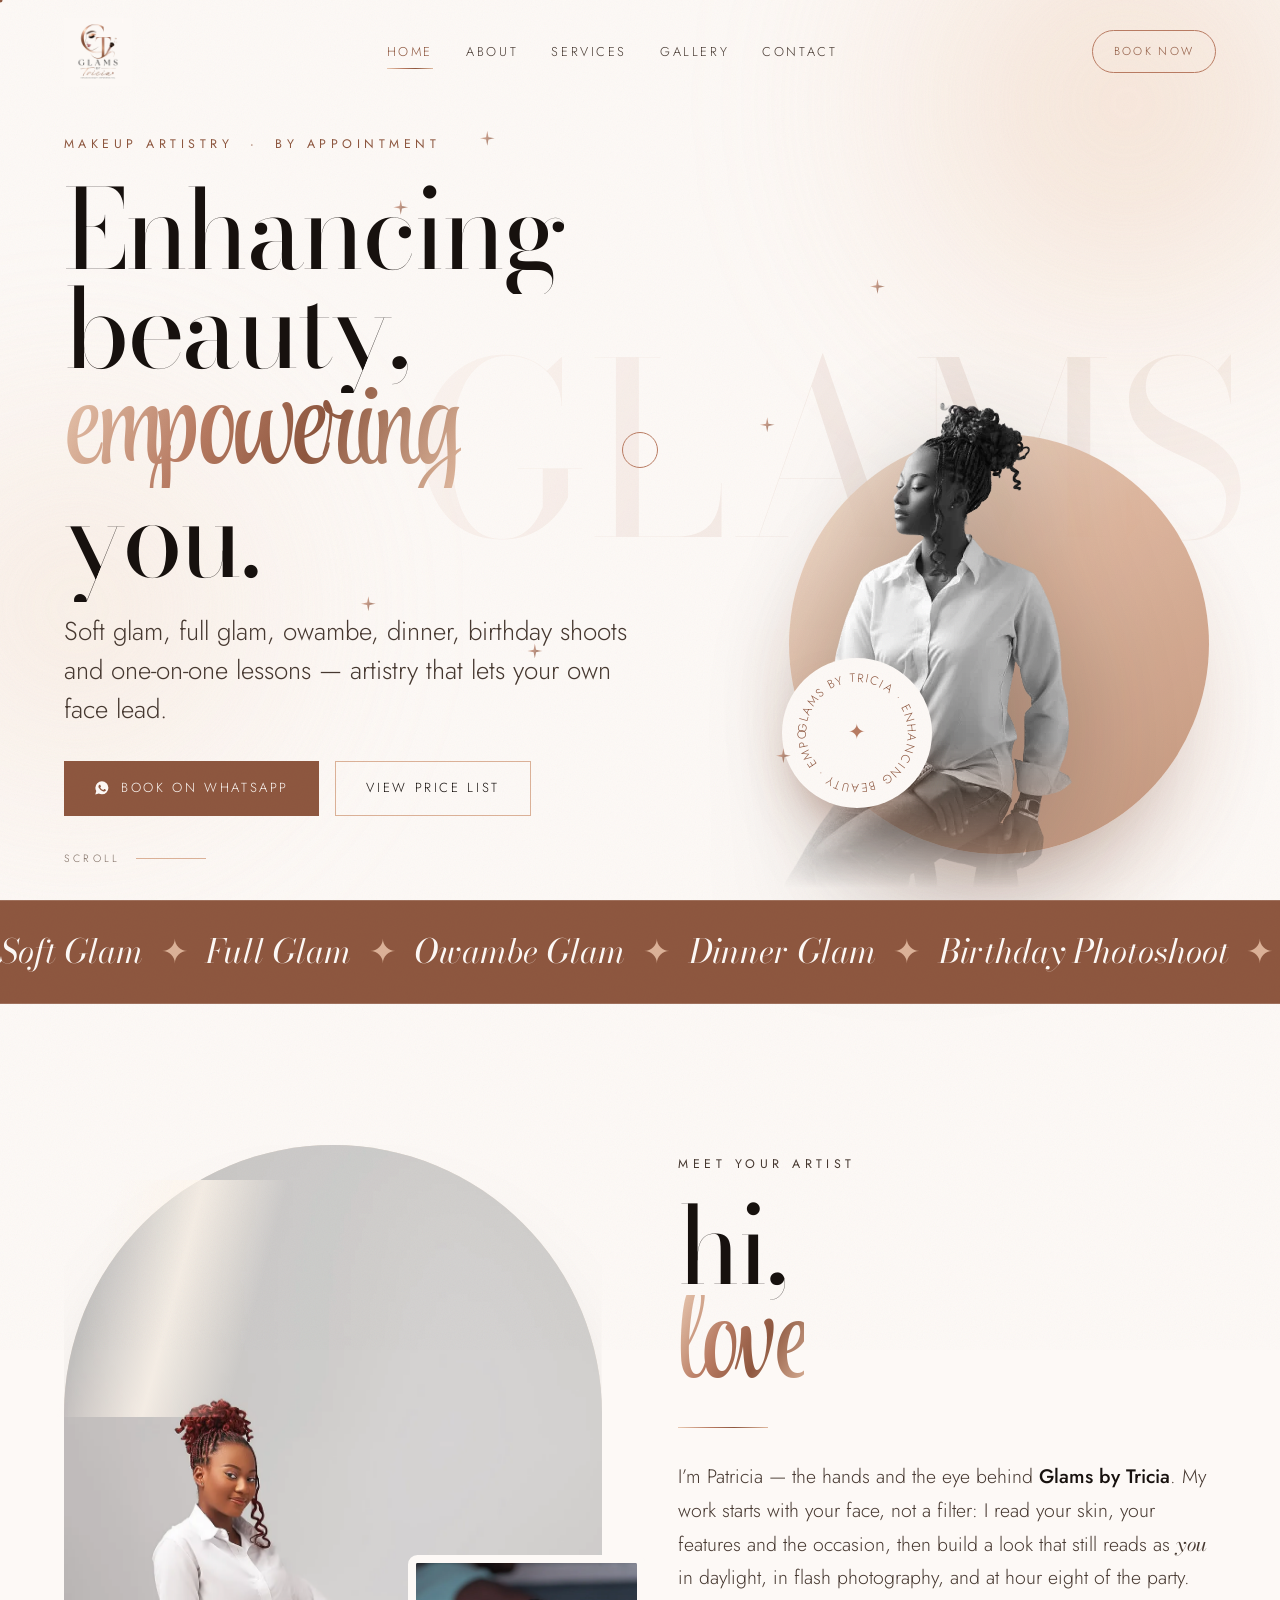
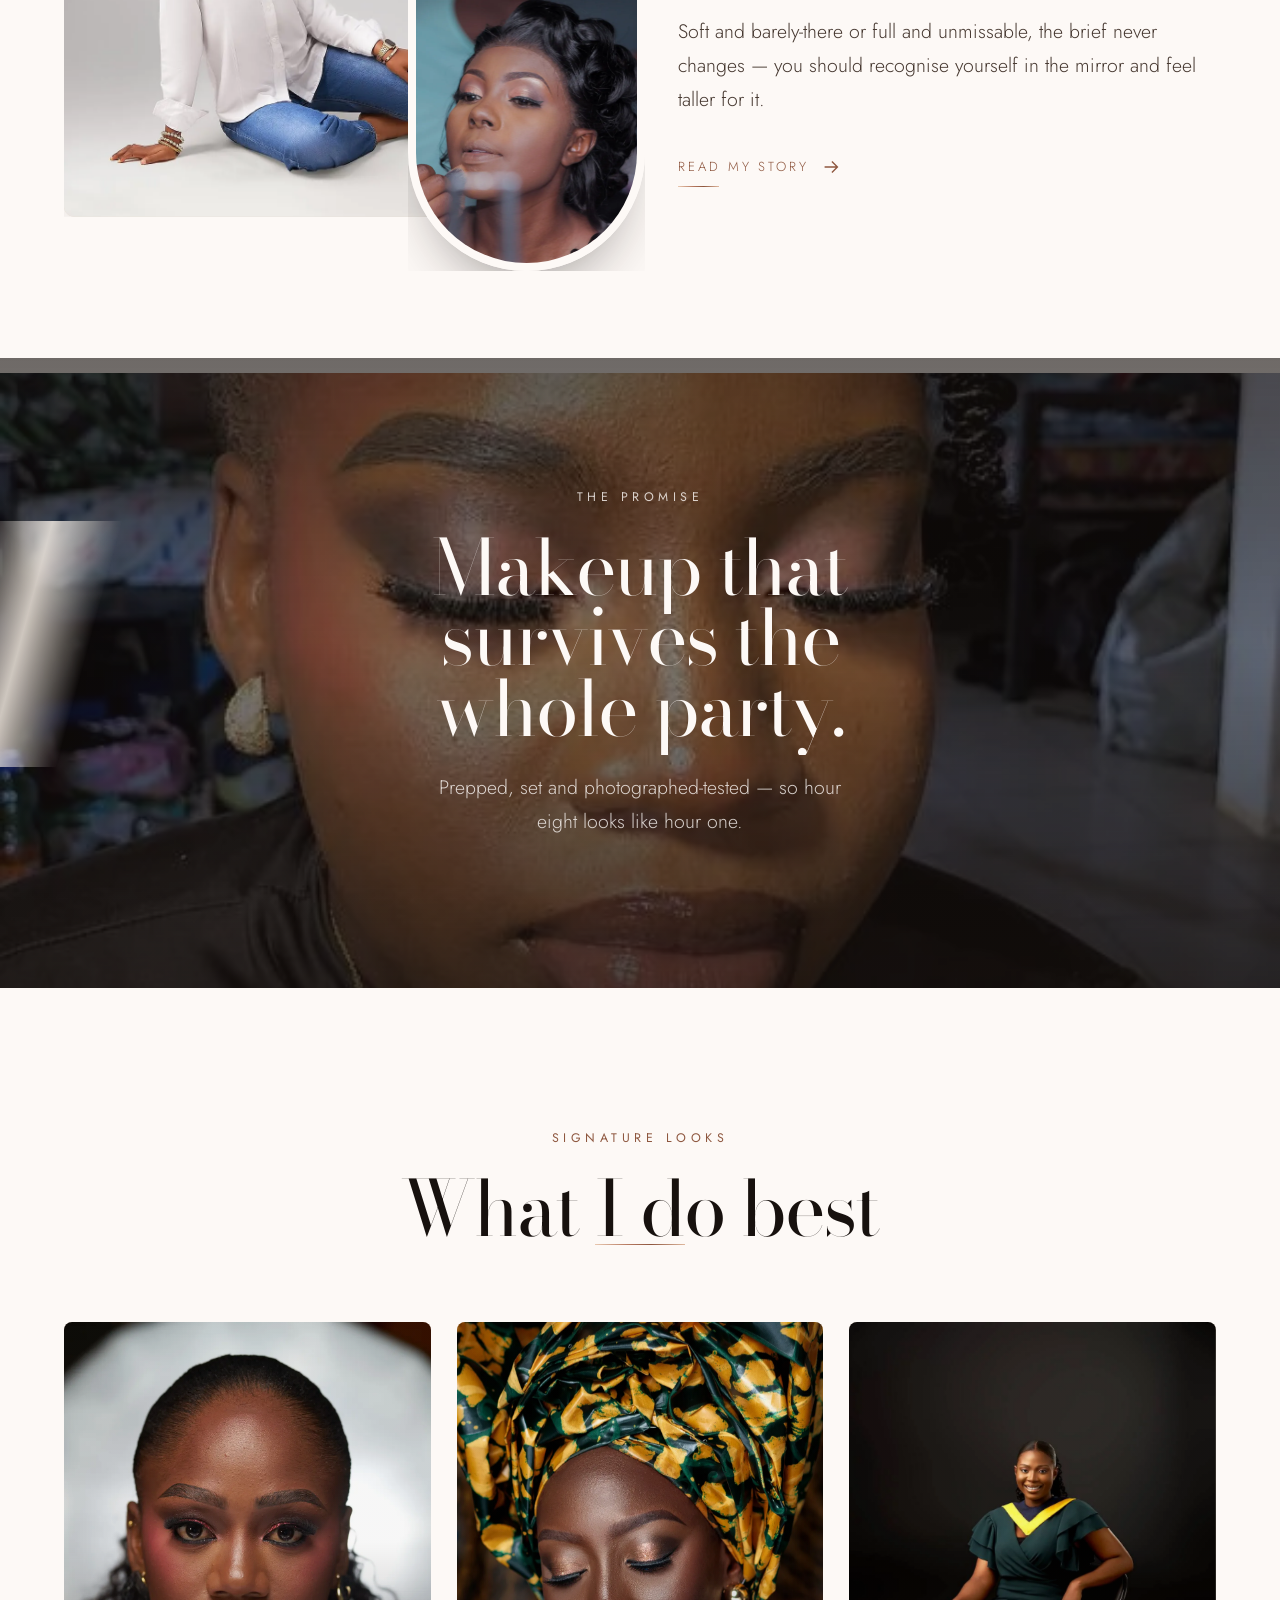
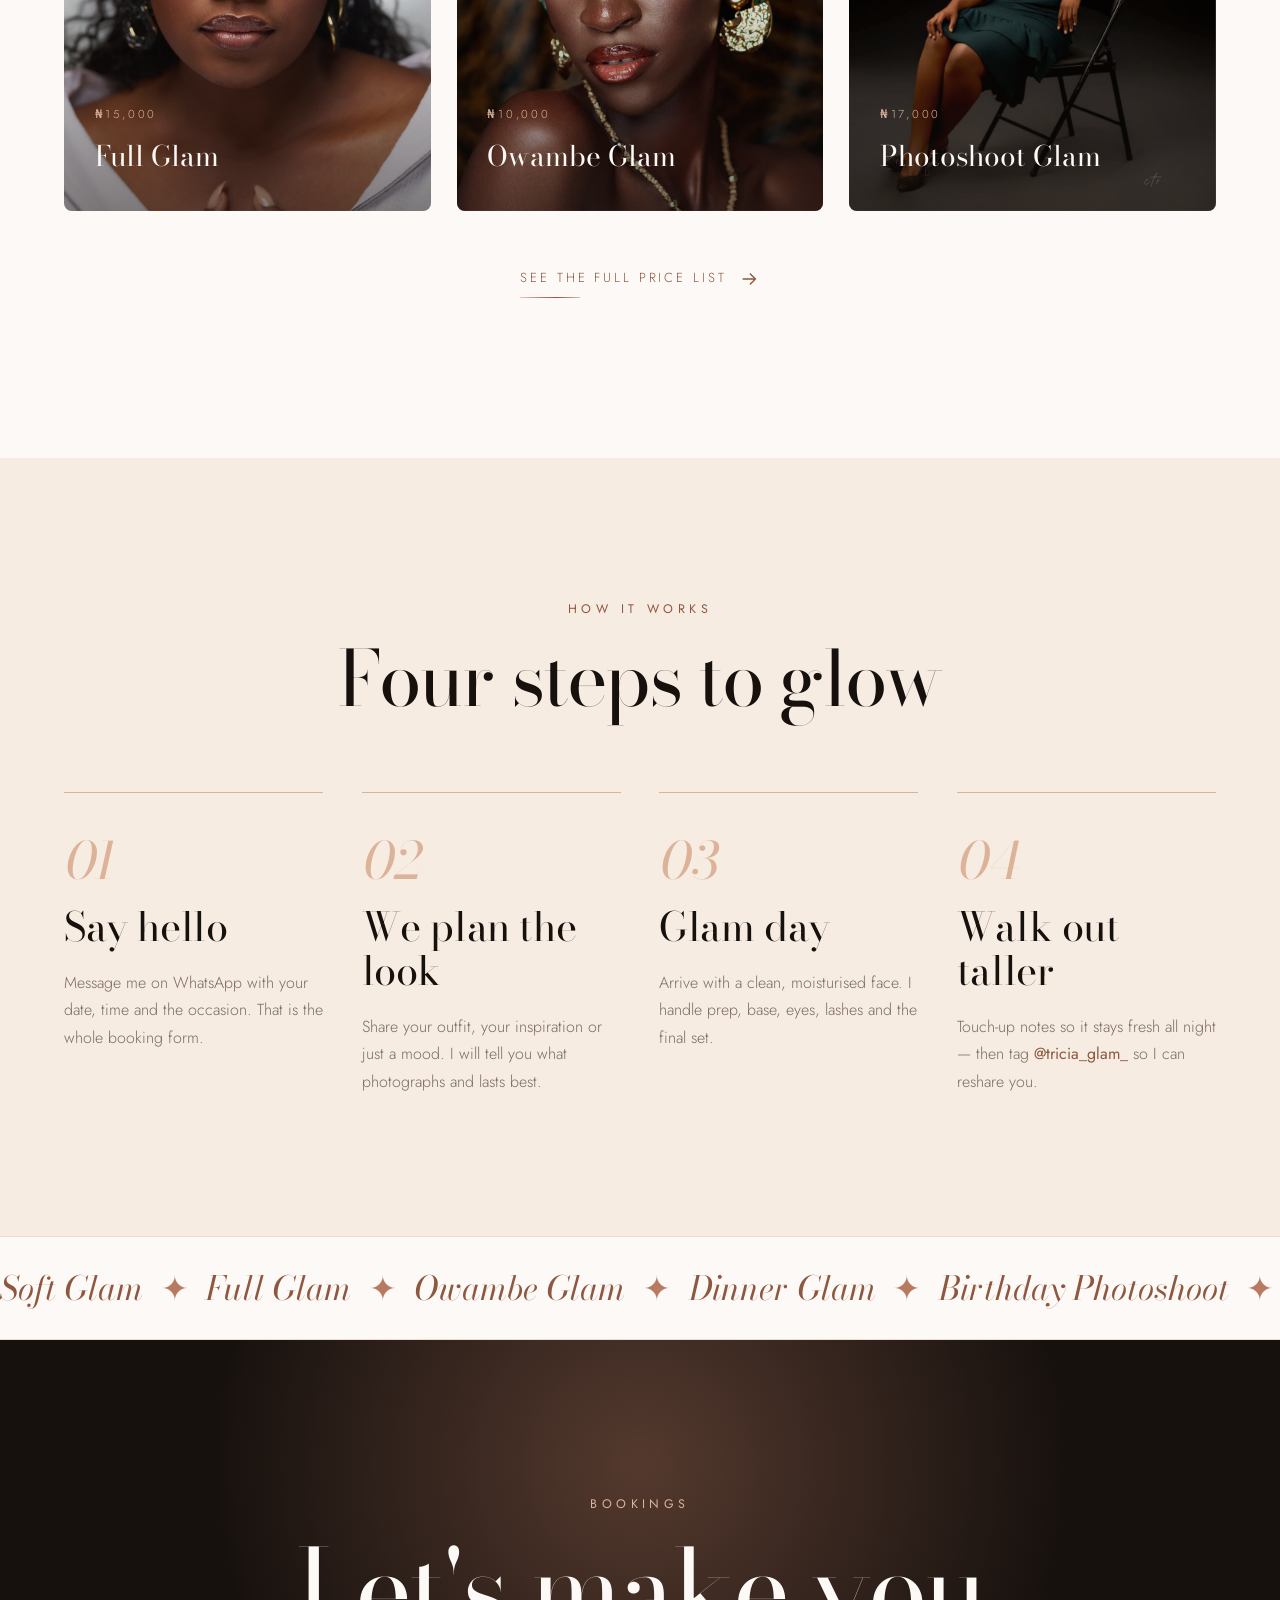
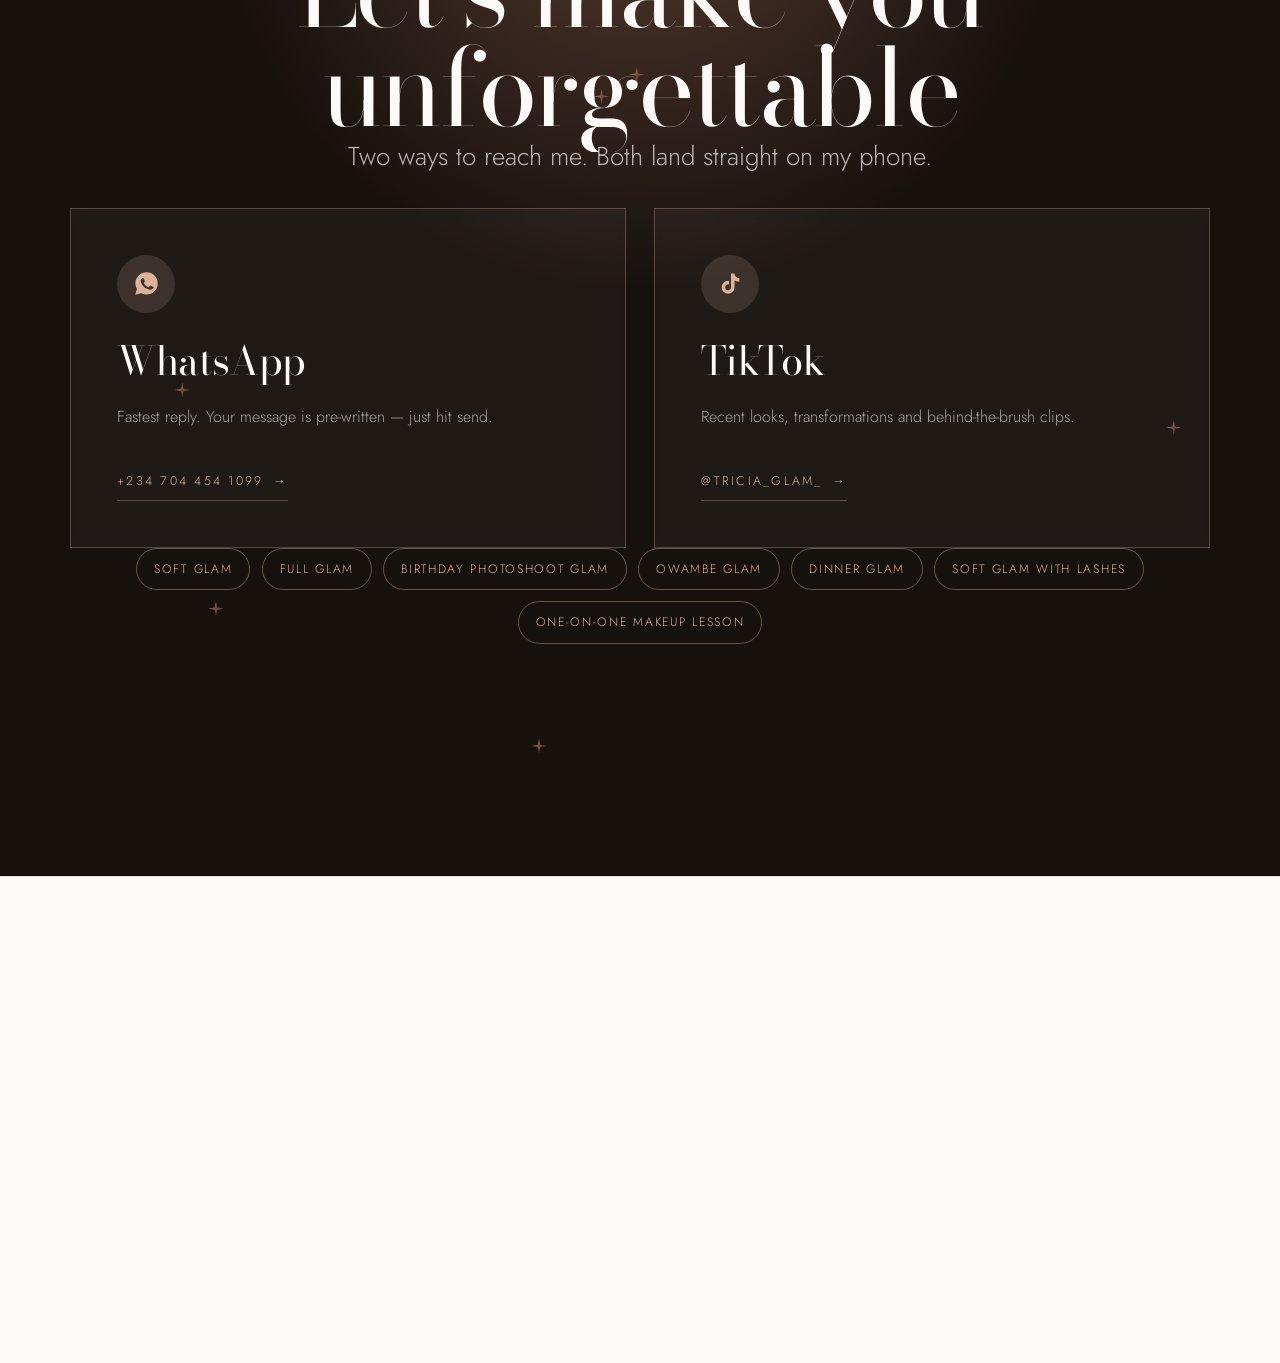
==== commit 624d3a32: "Swap in Patricia's own photography on the home page - Hero: black-and-white portrait of Patricia rep" ====
--- a/site/index.html
+++ b/site/index.html
@@ -100,7 +100,7 @@
 
   <div class="hero__visual">
     <span class="hero__disc" aria-hidden="true"></span>
-    <img src="assets/img/cut-03.webp" alt="Patricia, the makeup artist behind Glams by Tricia" class="hero__cut" width="434" height="575" fetchpriority="high" />
+    <img src="assets/img/cut-04-fade.webp" alt="Patricia, the makeup artist behind Glams by Tricia, in a black and white portrait" class="hero__cut" width="434" height="575" fetchpriority="high" />
     <div class="hero__badge" aria-hidden="true">
       <svg viewBox="0 0 100 100">
         <defs><path id="circ" d="M50,50 m-34,0 a34,34 0 1,1 68,0 a34,34 0 1,1 -68,0"/></defs>
@@ -152,7 +152,7 @@
 </section>
 
 <section class="band">
-  <div class="band__bg" data-parallax="-0.12" style="background-image:url('assets/img/bg-bridal.webp')"></div>
+  <div class="band__bg" data-parallax="-0.12" style="background-image:url('assets/img/look-closeup.webp');background-position:50% 55%"></div>
   <div class="band__inner band__inner--wide">
     <p class="eyebrow eyebrow--light reveal">The promise</p>
     <h2 class="display h2 split shimmer" data-split="Makeup that|survives the|whole party.">Makeup that survives the whole party.</h2>
@@ -177,7 +177,7 @@
       <span class="look__cap"><i>&#8358;10,000</i><span>Owambe Glam</span><em>Gele-ready and set to last all celebration.</em></span>
     </a>
     <a class="look mask" data-d="2" href="services.html">
-      <img src="assets/img/look-editorial.webp" alt="An editorial photoshoot look" width="1200" height="1500" loading="lazy" decoding="async" />
+      <img src="assets/img/look-graduation.webp" alt="A studio portrait with a polished glam finish" width="1024" height="1280" loading="lazy" decoding="async" />
       <span class="look__cap"><i>&#8358;17,000</i><span>Photoshoot Glam</span><em>Flash-tested, shine-controlled, studio ready.</em></span>
     </a>
   </div>
